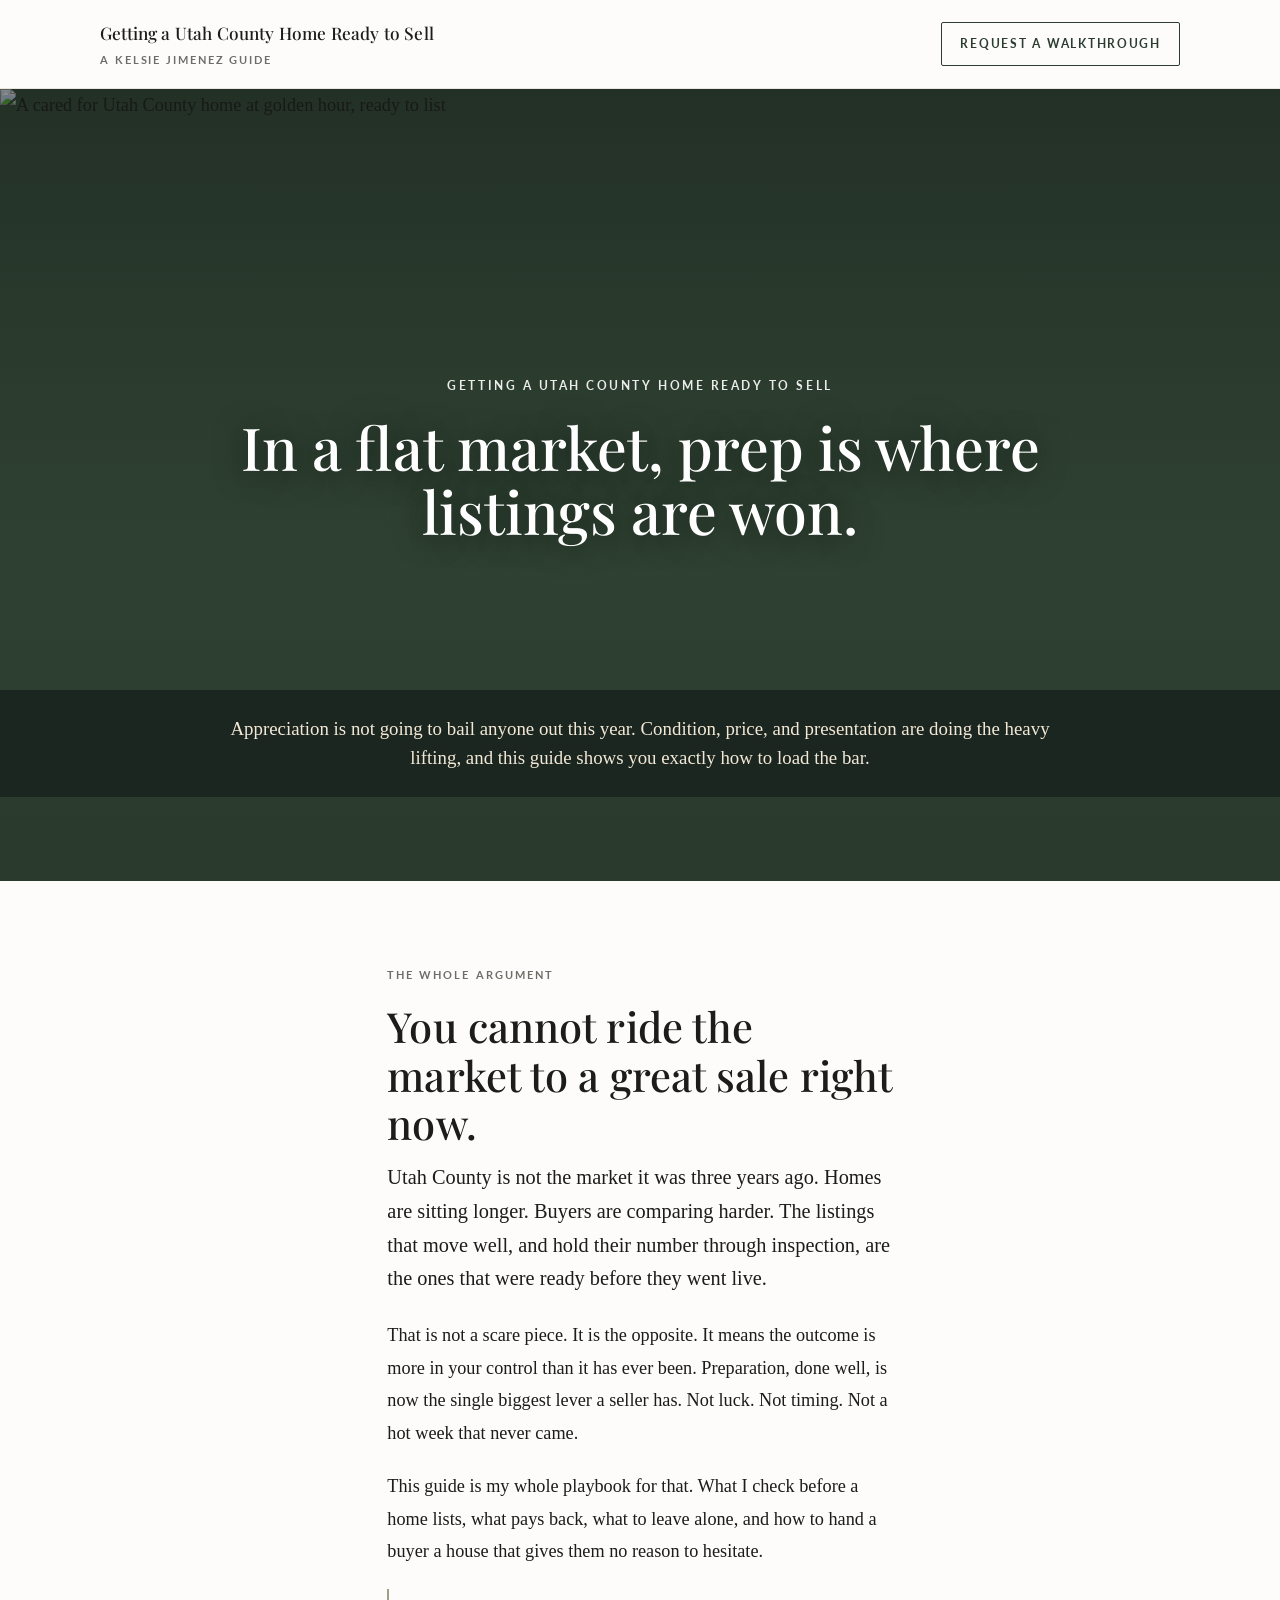
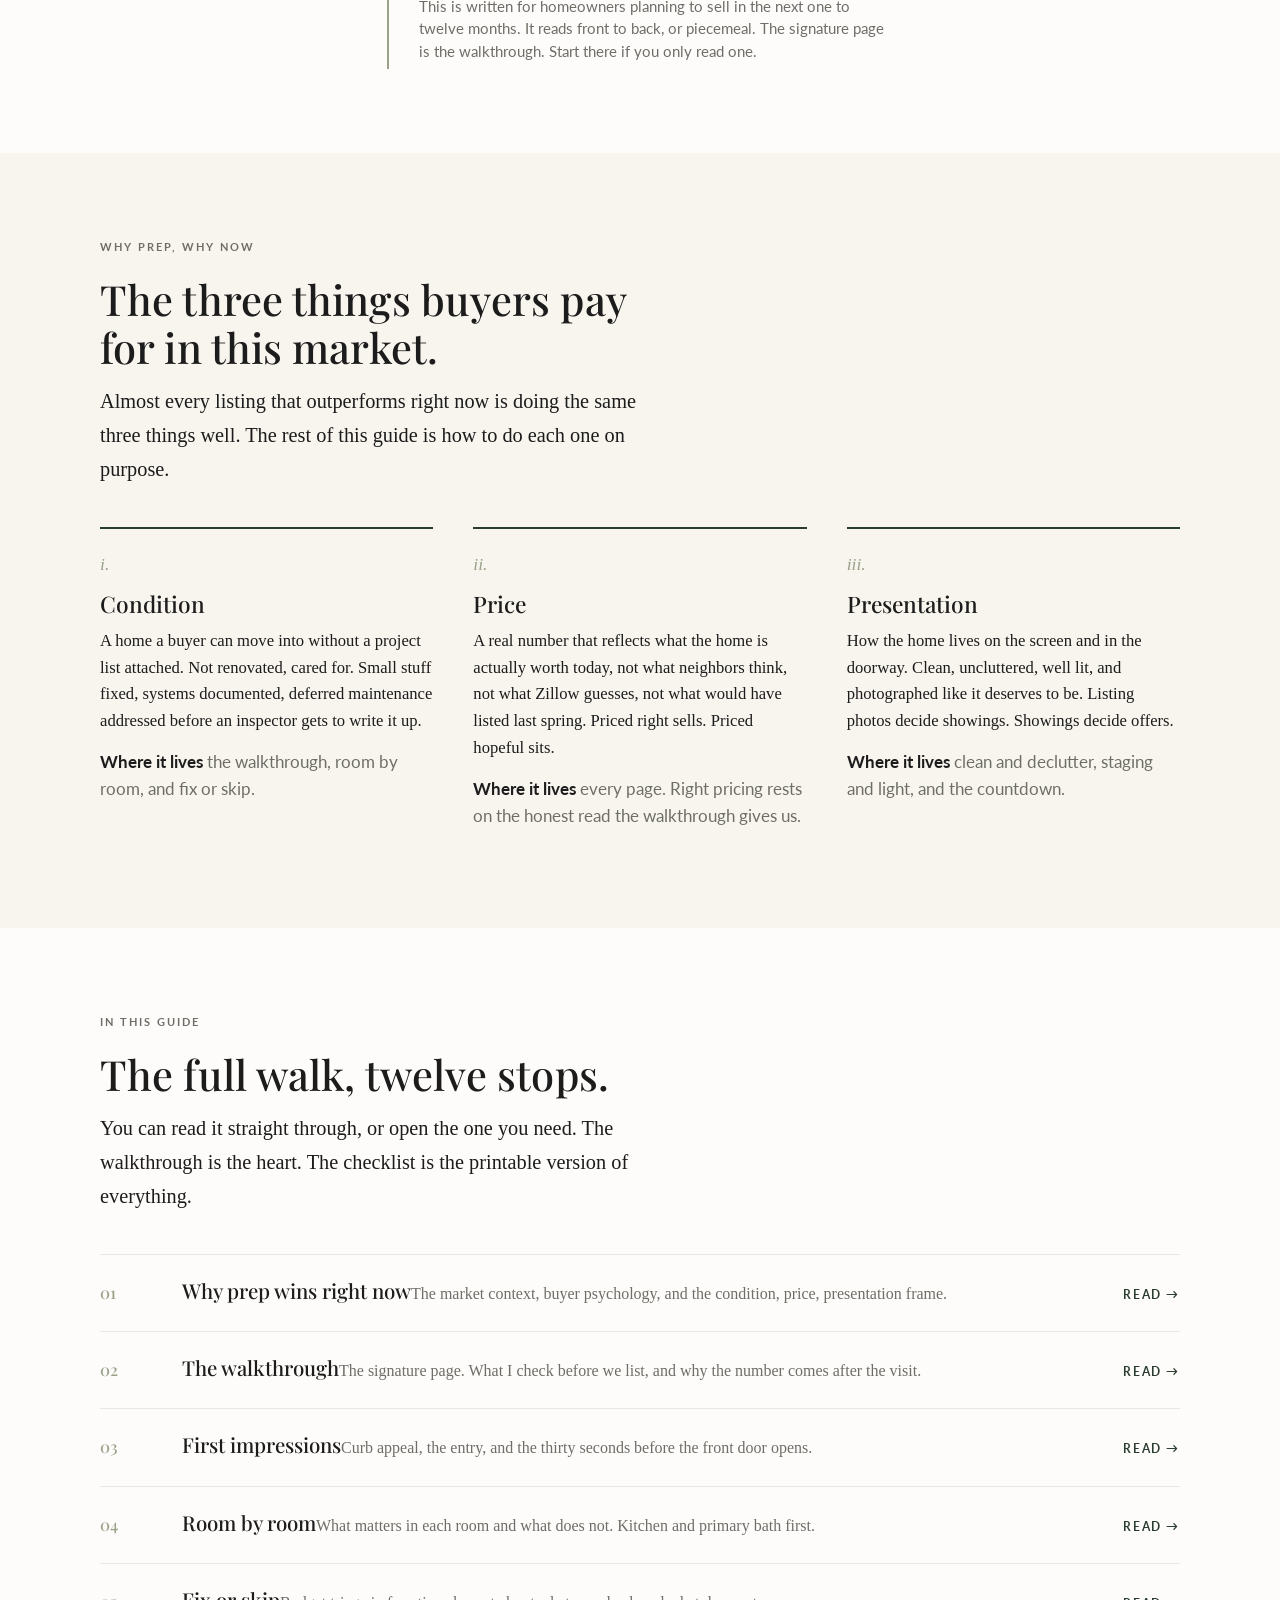
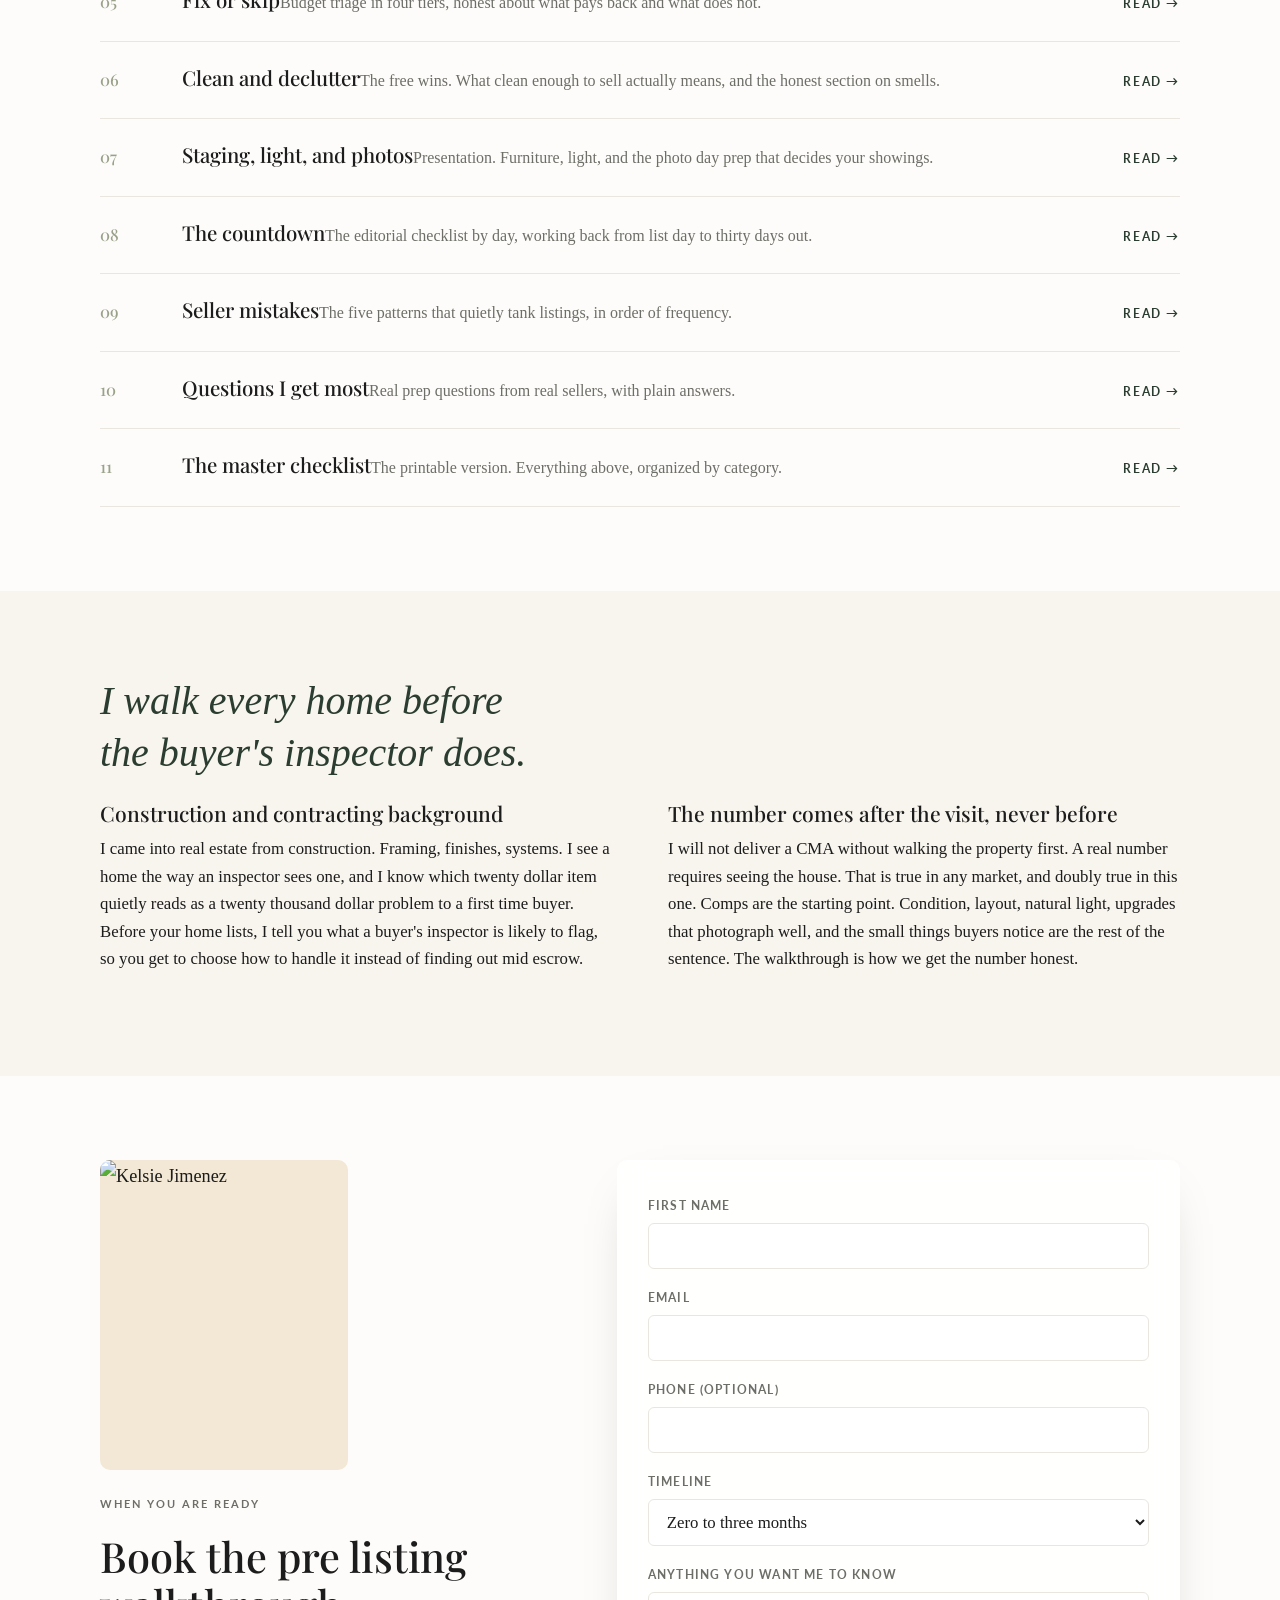
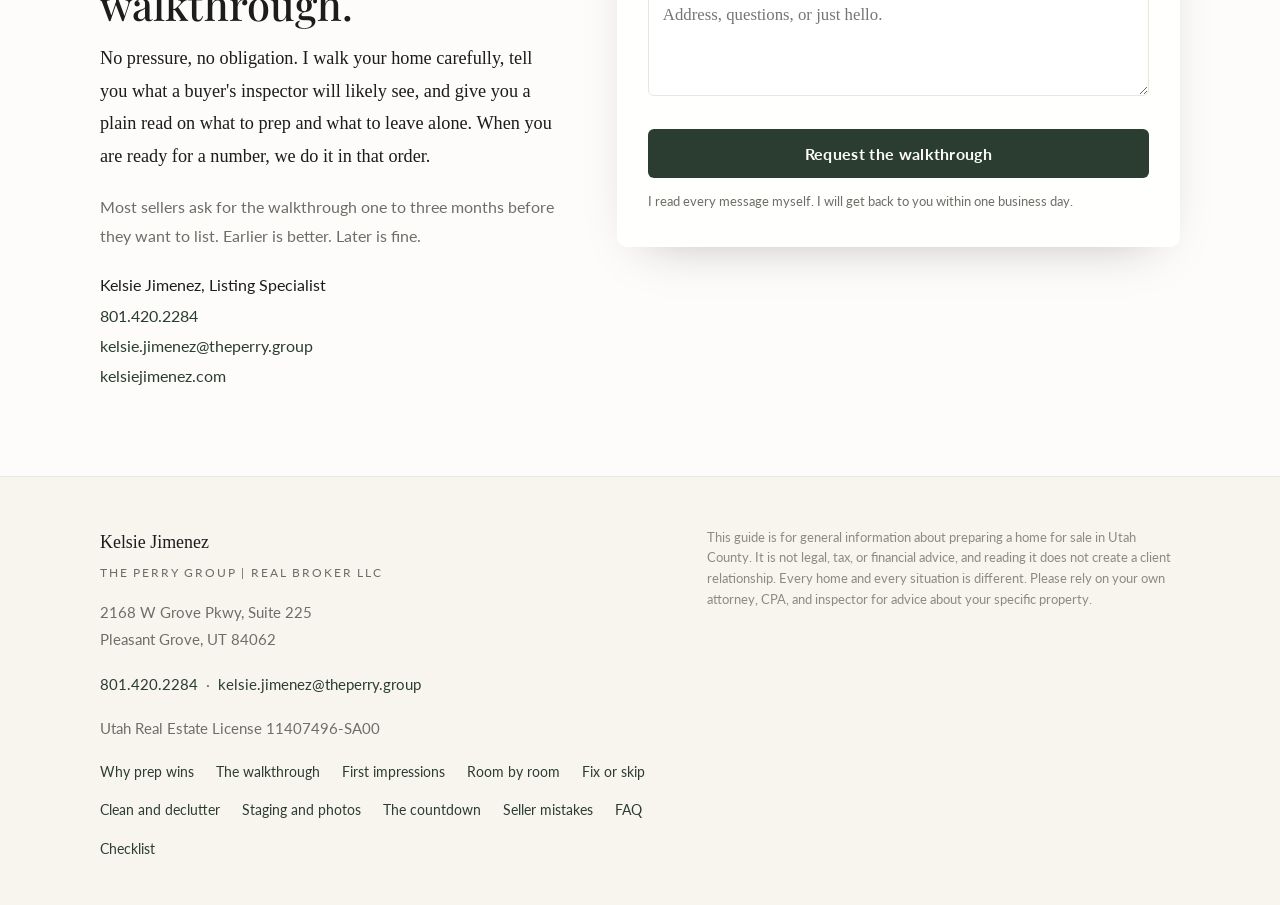
==== index.html @ b4235377 "Bootstrap listing-prep-guide: 12 pages, sitemap, robots, GSC, no forms wired yet" ====
<!DOCTYPE html>
<html lang="en">
<head>
<meta charset="UTF-8" />
<meta name="viewport" content="width=device-width, initial-scale=1.0" />
<title>Getting a Utah County Home Ready to Sell | Kelsie Jimenez</title>
<meta name="description" content="A listing prep guide for Utah County sellers who want it done right. In a flat market, prep is where listings are won. From Realtor Kelsie Jimenez." />
<link rel="canonical" href="https://listingprep.kelsiejimenez.com/" />
<meta property="og:type" content="website" />
<meta property="og:site_name" content="Getting a Utah County Home Ready to Sell" />
<meta property="og:title" content="Getting a Utah County Home Ready to Sell | Kelsie Jimenez" />
<meta property="og:description" content="A listing prep guide for Utah County sellers who want it done right. Prep is where listings are won." />
<meta property="og:url" content="https://listingprep.kelsiejimenez.com/" />
<meta property="og:image" content="https://listingprep.kelsiejimenez.com/hero.jpg" />
<meta name="twitter:card" content="summary_large_image" />
<meta name="twitter:title" content="Getting a Utah County Home Ready to Sell | Kelsie Jimenez" />
<meta name="twitter:description" content="A listing prep guide for Utah County sellers who want it done right." />
<meta name="twitter:image" content="https://listingprep.kelsiejimenez.com/hero.jpg" />
<script type="application/ld+json">
{
  "@context": "https://schema.org",
  "@graph": [
    {
      "@type": "RealEstateAgent",
      "@id": "https://listingprep.kelsiejimenez.com/#kelsie",
      "name": "Kelsie Jimenez",
      "url": "https://listingprep.kelsiejimenez.com",
      "image": "https://listingprep.kelsiejimenez.com/headshot.jpg",
      "description": "Utah County listing specialist with The Perry Group | Real Broker LLC. Construction and contracting background, walks every home before the buyer's inspector does, and will not deliver a CMA without walking the property first. Utah real estate license 11407496-SA00.",
      "telephone": "+1-801-420-2284",
      "email": "kelsie.jimenez@theperry.group",
      "address": {
        "@type": "PostalAddress",
        "streetAddress": "2168 W Grove Pkwy, Suite 225",
        "addressLocality": "Pleasant Grove",
        "addressRegion": "UT",
        "postalCode": "84062",
        "addressCountry": "US"
      },
      "memberOf": { "@type": "Organization", "name": "The Perry Group | Real Broker LLC" },
      "areaServed": [
        {"@type":"AdministrativeArea","name":"Utah County, Utah"},
        {"@type":"City","name":"Lehi, Utah"},
        {"@type":"City","name":"Saratoga Springs, Utah"},
        {"@type":"City","name":"American Fork, Utah"},
        {"@type":"City","name":"Pleasant Grove, Utah"},
        {"@type":"City","name":"Cedar Hills, Utah"},
        {"@type":"City","name":"Lindon, Utah"},
        {"@type":"City","name":"Orem, Utah"},
        {"@type":"City","name":"Provo, Utah"}
      ],
      "sameAs": [
        "https://www.facebook.com/kelsieadamsonjimenez",
        "https://www.instagram.com/kelsiejimenez",
        "https://www.linkedin.com/in/kelsiejimenez",
        "https://www.youtube.com/channel/KelsieJimenezutahlife"
      ]
    },
    {
      "@type": "WebSite",
      "@id": "https://listingprep.kelsiejimenez.com/#website",
      "url": "https://listingprep.kelsiejimenez.com",
      "name": "Getting a Utah County Home Ready to Sell",
      "publisher": { "@id": "https://listingprep.kelsiejimenez.com/#kelsie" }
    }
  ]
}
</script>

<link rel="preconnect" href="https://fonts.googleapis.com" />
<link rel="preconnect" href="https://fonts.gstatic.com" crossorigin />
<link href="https://fonts.googleapis.com/css2?family=Lato:wght@400;700&family=Playfair+Display:wght@400;500;600&display=swap" rel="stylesheet" />

<style>
  :root{
    --bg:#FDFCFA; --bg-warm:#F8F5EE; --sand:#F2E8D5;
    --ink:#1C1C1C; --ink-soft:#6E6E68;
    --forest:#2B3D30; --forest-2:#344A39; --bar:#1b2620; --sage:#99A189;
    --line:#E8E6DF; --glass:rgba(255,255,255,.82); --cream:#F2E8D5;
    --display:"Playfair Display", Georgia, serif;
    --body:"Times New Roman", Times, serif;
    --util:"Lato", system-ui, sans-serif;
    --maxw:1140px; --readw:62ch;
  }
  *{box-sizing:border-box;}
  html{scroll-behavior:smooth;}
  @media (prefers-reduced-motion:reduce){ html{scroll-behavior:auto;} }
  body{margin:0;background:var(--bg);color:var(--ink);font-family:var(--body);font-size:1.14rem;line-height:1.78;-webkit-font-smoothing:antialiased;text-rendering:optimizeLegibility;}
  .wrap{max-width:var(--maxw);margin:0 auto;padding:0 30px;}
  .read{max-width:var(--readw);}
  h1,h2,h3{font-family:var(--display);font-weight:500;line-height:1.16;margin:0;}
  p{margin:0 0 1.15em;}
  a{color:var(--forest);text-underline-offset:3px;}
  .label{font-family:var(--util);text-transform:uppercase;letter-spacing:.18em;font-size:.7rem;font-weight:700;color:var(--ink-soft);margin:0 0 18px;display:block;}
  section{padding:84px 0;}
  .band-warm{background:var(--bg-warm);}
  h2{font-size:clamp(1.9rem,3.4vw,2.6rem);margin-bottom:14px;letter-spacing:.1px;}
  .lede{font-size:1.27rem;line-height:1.66;color:var(--ink);}
  .section-head{margin-bottom:40px;}

  /* Editorial top strip (minimal, no pill, no gradient) */
  .topbar{border-bottom:1px solid var(--line);background:var(--bg);}
  .topbar .wrap{display:flex;align-items:center;justify-content:space-between;padding-top:18px;padding-bottom:18px;}
  .topbar .brand{font-family:var(--display);font-size:1.08rem;font-weight:500;color:var(--ink);text-decoration:none;letter-spacing:.01em;}
  .topbar .brand-sub{display:block;font-family:var(--util);font-size:.66rem;letter-spacing:.18em;text-transform:uppercase;color:var(--ink-soft);margin-top:2px;font-weight:700;}
  .topbar .top-cta{font-family:var(--util);font-size:.78rem;letter-spacing:.14em;text-transform:uppercase;font-weight:700;color:var(--forest);text-decoration:none;border:1px solid var(--forest);padding:10px 18px;border-radius:2px;}
  .topbar .top-cta:hover,.topbar .top-cta:focus{background:var(--forest);color:var(--bg);}

  /* Hero, full-bleed photo variant (used on index) */
  .hero{position:relative;min-height:88vh;display:flex;flex-direction:column;overflow:hidden;background:var(--forest-2);}
  .hero-img{position:absolute;inset:0;width:100%;height:100%;object-fit:cover;object-position:center;display:block;}
  .hero-scrim{position:absolute;inset:0;background:linear-gradient(180deg, rgba(18,22,18,.50) 0%, rgba(18,22,18,.26) 38%, rgba(18,22,18,.18) 62%, rgba(18,22,18,.30) 100%);}
  .hero-center{position:relative;z-index:2;flex:1;display:flex;flex-direction:column;justify-content:center;align-items:center;text-align:center;padding:96px 30px 40px;color:#fff;}
  .hero-center-inner{max-width:820px;}
  .hero-eyebrow{font-family:var(--util);font-size:11.5px;letter-spacing:.22em;text-transform:uppercase;opacity:.9;font-weight:700;margin-bottom:18px;display:block;color:#fff;}
  .hero-title{font-family:var(--display);font-weight:500;font-size:clamp(2.2rem,5.4vw,3.7rem);line-height:1.08;margin:0;color:#fff;text-shadow:0 2px 30px rgba(0,0,0,.5);}
  .hero-bar{position:relative;z-index:2;background:var(--bar);padding:24px 30px;}
  .hero-sub{font-family:var(--body);font-size:clamp(1.02rem,1.5vw,1.18rem);line-height:1.55;color:var(--cream);text-align:center;max-width:820px;margin:0 auto;}

  /* Editorial pull quote */
  .pull{font-family:var(--display);font-weight:400;font-size:clamp(1.7rem,3.4vw,2.5rem);line-height:1.3;color:var(--forest);max-width:22ch;margin:0 0 22px;}

  /* Options grid, top border only, no cards */
  .cols3{display:grid;grid-template-columns:repeat(3,1fr);gap:40px;margin-top:8px;}
  @media (max-width:840px){ .cols3{grid-template-columns:1fr;gap:30px;} }
  .opt{padding-top:20px;border-top:2px solid var(--forest);}
  .opt__no{font-family:var(--display);font-weight:500;font-size:1.1rem;color:var(--sage);margin-bottom:10px;}
  .opt h3{font-size:1.42rem;margin-bottom:10px;line-height:1.22;}
  .opt p{font-size:1.04rem;line-height:1.62;margin-bottom:14px;}
  .opt__tag{font-family:var(--util);font-size:.92rem;line-height:1.5;color:var(--ink-soft);}
  .opt__tag b{color:var(--ink);font-weight:700;}

  /* Guide map, editorial list, no boxes */
  .guidemap{margin-top:20px;border-top:1px solid var(--line);}
  .guidemap a{display:grid;grid-template-columns:60px 1fr auto;align-items:baseline;gap:22px;padding:22px 0;border-bottom:1px solid var(--line);color:var(--ink);text-decoration:none;transition:color .18s ease;}
  .guidemap a:hover,.guidemap a:focus{color:var(--forest);}
  .guidemap .n{font-family:var(--display);font-weight:500;font-size:1.02rem;color:var(--sage);}
  .guidemap .t{font-family:var(--display);font-weight:500;font-size:1.28rem;line-height:1.28;}
  .guidemap .d{font-family:var(--body);font-size:1rem;color:var(--ink-soft);line-height:1.5;margin-top:4px;}
  .guidemap .go{font-family:var(--util);font-size:.72rem;letter-spacing:.14em;text-transform:uppercase;color:var(--forest);font-weight:700;}
  @media (max-width:720px){ .guidemap a{grid-template-columns:44px 1fr;} .guidemap .go{grid-column:2;margin-top:6px;} }

  /* Two-column reason grid, no boxes */
  .why-grid{display:grid;grid-template-columns:1fr 1fr;gap:56px;margin-top:10px;}
  @media (max-width:820px){ .why-grid{grid-template-columns:1fr;gap:36px;} }
  .why h3{font-size:1.32rem;margin-bottom:10px;}
  .why p{font-size:1.05rem;line-height:1.64;}

  /* Factor grid, thin lines */
  .factors{display:grid;grid-template-columns:1fr 1fr;gap:6px 56px;margin-top:6px;}
  @media (max-width:720px){ .factors{grid-template-columns:1fr;} }
  .factor{padding:22px 0;border-top:1px solid var(--line);}
  .factor h3{font-size:1.2rem;margin-bottom:6px;}
  .factor p{font-size:1.02rem;line-height:1.6;margin:0;color:var(--ink);}

  /* Small side panel note, sage stripe, no bg */
  .panel{border-left:2px solid var(--sage);padding:6px 0 6px 30px;margin-top:8px;}
  .panel .fine{font-family:var(--util);font-size:.92rem;line-height:1.55;color:var(--ink-soft);margin:0;}

  /* Closing form section */
  .close-grid{display:grid;grid-template-columns:0.9fr 1.1fr;gap:56px;align-items:start;}
  @media (max-width:860px){ .close-grid{grid-template-columns:1fr;gap:38px;} }
  .headshot{width:248px;max-width:62%;aspect-ratio:4/5;border-radius:10px;overflow:hidden;background:var(--sand);margin-bottom:24px;}
  .headshot img{width:100%;height:100%;object-fit:cover;display:block;}
  .close-copy .contact{font-family:var(--util);font-size:1rem;line-height:1.9;margin-top:20px;}
  .close-copy .contact a{color:var(--forest);text-decoration:none;}
  .close-copy .contact a:hover,.close-copy .contact a:focus{text-decoration:underline;}

  form{background:var(--glass);backdrop-filter:blur(12px);-webkit-backdrop-filter:blur(12px);border:1px solid rgba(255,255,255,.7);border-radius:10px;padding:34px 30px;box-shadow:0 18px 50px -28px rgba(28,28,26,.35);}
  .field{margin-bottom:18px;}
  label{display:block;font-family:var(--util);font-size:.74rem;font-weight:700;letter-spacing:.1em;text-transform:uppercase;color:var(--ink-soft);margin-bottom:7px;}
  input,textarea,select{width:100%;font-family:var(--body);font-size:1.05rem;color:var(--ink);background:#fff;border:1px solid var(--line);border-radius:6px;padding:12px 14px;}
  textarea{min-height:104px;resize:vertical;}
  input:focus,textarea:focus,select:focus{outline:2px solid var(--sage);outline-offset:1px;border-color:var(--forest);}
  .btn{appearance:none;cursor:pointer;width:100%;background:var(--forest);color:var(--bg);font-family:var(--util);font-size:1rem;font-weight:700;letter-spacing:.02em;border:none;border-radius:6px;padding:15px 18px;margin-top:4px;transition:background .18s ease;}
  .btn:hover,.btn:focus{background:var(--forest-2);outline:2px solid var(--sage);outline-offset:2px;}
  .form-note{font-family:var(--util);font-size:.82rem;color:var(--ink-soft);margin:14px 0 0;line-height:1.5;}

  footer{background:var(--bg-warm);border-top:1px solid var(--line);padding:50px 0 44px;font-family:var(--util);font-size:.95rem;color:var(--ink-soft);}
  footer .wrap{display:grid;grid-template-columns:1.2fr 1fr;gap:40px;}
  @media (max-width:720px){ footer .wrap{grid-template-columns:1fr;gap:26px;} }
  footer .fname{font-family:var(--body);color:var(--ink);font-size:1.12rem;}
  footer .fname span{font-family:var(--util);display:block;font-size:.72rem;letter-spacing:.16em;text-transform:uppercase;color:var(--ink-soft);margin-top:4px;}
  footer a{color:var(--forest);text-decoration:none;}
  footer a:hover{text-decoration:underline;}
  .footer-nav{display:flex;flex-wrap:wrap;gap:14px 22px;margin-top:14px;}
  .footer-nav a{font-family:var(--util);font-size:.86rem;}
  .disclaimer{font-size:.8rem;line-height:1.62;color:#8B8B84;}

  .reveal{opacity:0;transform:translateY(12px);transition:opacity .6s ease, transform .6s ease;}
  .reveal.in{opacity:1;transform:none;}
  @media (prefers-reduced-motion:reduce){ .reveal{opacity:1;transform:none;transition:none;} }
  a.skip{position:absolute;left:-9999px;}
  a.skip:focus{left:16px;top:16px;position:fixed;background:var(--bg);color:var(--forest);padding:10px 16px;border-radius:4px;z-index:50;border:1px solid var(--line);}

  /* Prev/next editorial nav */
  .pn{display:grid;grid-template-columns:1fr 1fr;gap:40px;border-top:1px solid var(--line);border-bottom:1px solid var(--line);padding:34px 0;}
  @media (max-width:720px){ .pn{grid-template-columns:1fr;gap:22px;} }
  .pn a{color:var(--ink);text-decoration:none;display:block;}
  .pn .plabel{font-family:var(--util);font-size:.7rem;letter-spacing:.18em;text-transform:uppercase;color:var(--ink-soft);font-weight:700;margin-bottom:6px;display:block;}
  .pn .ptitle{font-family:var(--display);font-weight:500;font-size:1.22rem;color:var(--forest);}
  .pn .right{text-align:right;}
  @media (max-width:720px){ .pn .right{text-align:left;} }

  /* italic-accent-fix: 2026-07-03 */
  /* Italic display accents use Times New Roman. Playfair Display italic capitals (Q, J, Z) render poorly. */
  h1 em, h2 em, h3 em, h4 em, h5 em, h6 em,
  .section-title em, .nextband h2 em, .w-hero h2 em, .offramp h2,
  .pull, .letter-quote, .kelsie-note-text, .opt__no {
    font-family: 'Times New Roman', Georgia, serif;
    font-style: italic;
  }
  /* Explicit override: pull quote and roman markers are italic Times, not Playfair. */
  .pull, .opt__no { font-style: italic; }
</style>
</head>
<body>
<a class="skip" href="#start">Skip to guide</a>

<header class="topbar">
  <div class="wrap">
    <a class="brand" href="/">Getting a Utah County Home Ready to Sell<span class="brand-sub">A Kelsie Jimenez Guide</span></a>
    <a class="top-cta" href="#walkthrough-form">Request a walkthrough</a>
  </div>
</header>

<section class="hero">
  <img class="hero-img" src="hero.jpg" alt="A cared for Utah County home at golden hour, ready to list" />
  <div class="hero-scrim"></div>
  <div class="hero-center">
    <div class="hero-center-inner">
      <span class="hero-eyebrow">Getting a Utah County Home Ready to Sell</span>
      <h1 class="hero-title">In a flat market, prep is where listings are won.</h1>
    </div>
  </div>
  <div class="hero-bar">
    <p class="hero-sub">Appreciation is not going to bail anyone out this year. Condition, price, and presentation are doing the heavy lifting, and this guide shows you exactly how to load the bar.</p>
  </div>
</section>

<main>

<section id="start">
  <div class="wrap read reveal">
    <span class="label">The whole argument</span>
    <h2>You cannot ride the market to a great sale right now.</h2>
    <p class="lede">Utah County is not the market it was three years ago. Homes are sitting longer. Buyers are comparing harder. The listings that move well, and hold their number through inspection, are the ones that were ready before they went live.</p>
    <p>That is not a scare piece. It is the opposite. It means the outcome is more in your control than it has ever been. Preparation, done well, is now the single biggest lever a seller has. Not luck. Not timing. Not a hot week that never came.</p>
    <p>This guide is my whole playbook for that. What I check before a home lists, what pays back, what to leave alone, and how to hand a buyer a house that gives them no reason to hesitate.</p>
    <div class="panel"><p class="fine">This is written for homeowners planning to sell in the next one to twelve months. It reads front to back, or piecemeal. The signature page is the walkthrough. Start there if you only read one.</p></div>
  </div>
</section>

<section class="band-warm">
  <div class="wrap reveal">
    <div class="section-head read">
      <span class="label">Why prep, why now</span>
      <h2>The three things buyers pay for in this market.</h2>
      <p class="lede">Almost every listing that outperforms right now is doing the same three things well. The rest of this guide is how to do each one on purpose.</p>
    </div>
    <div class="cols3">
      <div class="opt"><div class="opt__no">i.</div><h3>Condition</h3><p>A home a buyer can move into without a project list attached. Not renovated, cared for. Small stuff fixed, systems documented, deferred maintenance addressed before an inspector gets to write it up.</p><p class="opt__tag"><b>Where it lives</b> the walkthrough, room by room, and fix or skip.</p></div>
      <div class="opt"><div class="opt__no">ii.</div><h3>Price</h3><p>A real number that reflects what the home is actually worth today, not what neighbors think, not what Zillow guesses, not what would have listed last spring. Priced right sells. Priced hopeful sits.</p><p class="opt__tag"><b>Where it lives</b> every page. Right pricing rests on the honest read the walkthrough gives us.</p></div>
      <div class="opt"><div class="opt__no">iii.</div><h3>Presentation</h3><p>How the home lives on the screen and in the doorway. Clean, uncluttered, well lit, and photographed like it deserves to be. Listing photos decide showings. Showings decide offers.</p><p class="opt__tag"><b>Where it lives</b> clean and declutter, staging and light, and the countdown.</p></div>
    </div>
  </div>
</section>

<section>
  <div class="wrap reveal">
    <div class="section-head read">
      <span class="label">In this guide</span>
      <h2>The full walk, twelve stops.</h2>
      <p class="lede">You can read it straight through, or open the one you need. The walkthrough is the heart. The checklist is the printable version of everything.</p>
    </div>
    <nav class="guidemap" aria-label="Guide contents">
      <a href="why-prep-wins.html"><span class="n">01</span><span><span class="t">Why prep wins right now</span><span class="d">The market context, buyer psychology, and the condition, price, presentation frame.</span></span><span class="go">Read &rarr;</span></a>
      <a href="the-walkthrough.html"><span class="n">02</span><span><span class="t">The walkthrough</span><span class="d">The signature page. What I check before we list, and why the number comes after the visit.</span></span><span class="go">Read &rarr;</span></a>
      <a href="first-impressions.html"><span class="n">03</span><span><span class="t">First impressions</span><span class="d">Curb appeal, the entry, and the thirty seconds before the front door opens.</span></span><span class="go">Read &rarr;</span></a>
      <a href="room-by-room.html"><span class="n">04</span><span><span class="t">Room by room</span><span class="d">What matters in each room and what does not. Kitchen and primary bath first.</span></span><span class="go">Read &rarr;</span></a>
      <a href="fix-or-skip.html"><span class="n">05</span><span><span class="t">Fix or skip</span><span class="d">Budget triage in four tiers, honest about what pays back and what does not.</span></span><span class="go">Read &rarr;</span></a>
      <a href="clean-declutter.html"><span class="n">06</span><span><span class="t">Clean and declutter</span><span class="d">The free wins. What clean enough to sell actually means, and the honest section on smells.</span></span><span class="go">Read &rarr;</span></a>
      <a href="staging-light-photos.html"><span class="n">07</span><span><span class="t">Staging, light, and photos</span><span class="d">Presentation. Furniture, light, and the photo day prep that decides your showings.</span></span><span class="go">Read &rarr;</span></a>
      <a href="the-countdown.html"><span class="n">08</span><span><span class="t">The countdown</span><span class="d">The editorial checklist by day, working back from list day to thirty days out.</span></span><span class="go">Read &rarr;</span></a>
      <a href="seller-mistakes.html"><span class="n">09</span><span><span class="t">Seller mistakes</span><span class="d">The five patterns that quietly tank listings, in order of frequency.</span></span><span class="go">Read &rarr;</span></a>
      <a href="faq.html"><span class="n">10</span><span><span class="t">Questions I get most</span><span class="d">Real prep questions from real sellers, with plain answers.</span></span><span class="go">Read &rarr;</span></a>
      <a href="checklist.html"><span class="n">11</span><span><span class="t">The master checklist</span><span class="d">The printable version. Everything above, organized by category.</span></span><span class="go">Read &rarr;</span></a>
    </nav>
  </div>
</section>

<section class="band-warm">
  <div class="wrap reveal">
    <p class="pull">I walk every home before the buyer's inspector does.</p>
    <div class="why-grid">
      <div class="why"><h3>Construction and contracting background</h3><p>I came into real estate from construction. Framing, finishes, systems. I see a home the way an inspector sees one, and I know which twenty dollar item quietly reads as a twenty thousand dollar problem to a first time buyer. Before your home lists, I tell you what a buyer's inspector is likely to flag, so you get to choose how to handle it instead of finding out mid escrow.</p></div>
      <div class="why"><h3>The number comes after the visit, never before</h3><p>I will not deliver a CMA without walking the property first. A real number requires seeing the house. That is true in any market, and doubly true in this one. Comps are the starting point. Condition, layout, natural light, upgrades that photograph well, and the small things buyers notice are the rest of the sentence. The walkthrough is how we get the number honest.</p></div>
    </div>
  </div>
</section>

<section id="walkthrough-form">
  <div class="wrap reveal">
    <div class="close-grid">
      <div class="close-copy">
        <div class="headshot"><img src="headshot.jpg" alt="Kelsie Jimenez" loading="lazy" /></div>
        <span class="label">When you are ready</span>
        <h2 style="margin-bottom:14px;">Book the pre listing walkthrough.</h2>
        <p>No pressure, no obligation. I walk your home carefully, tell you what a buyer's inspector will likely see, and give you a plain read on what to prep and what to leave alone. When you are ready for a number, we do it in that order.</p>
        <p style="font-family:var(--util);font-size:1rem;color:var(--ink-soft);">Most sellers ask for the walkthrough one to three months before they want to list. Earlier is better. Later is fine.</p>
        <div class="contact">
          Kelsie Jimenez, Listing Specialist<br/>
          <a href="tel:+18014202284">801.420.2284</a><br/>
          <a href="mailto:kelsie.jimenez@theperry.group">kelsie.jimenez@theperry.group</a><br/>
          <a href="https://kelsiejimenez.com">kelsiejimenez.com</a>
        </div>
      </div>
      <!-- TODO: wire Formspree endpoint after DNS propagates. Replace YOUR_LISTINGPREP_FORM_ID with the real form ID. -->
      <form action="https://formspree.io/f/YOUR_LISTINGPREP_FORM_ID" method="POST">
        <input type="hidden" name="_subject" value="Listing Prep Guide, walkthrough request" />
        <input type="text" name="_gotcha" tabindex="-1" autocomplete="off" style="position:absolute;left:-9999px;" aria-hidden="true" />
        <div class="field"><label for="name">First name</label><input id="name" name="name" type="text" autocomplete="given-name" required /></div>
        <div class="field"><label for="email">Email</label><input id="email" name="email" type="email" autocomplete="email" required /></div>
        <div class="field"><label for="phone">Phone (optional)</label><input id="phone" name="phone" type="tel" autocomplete="tel" /></div>
        <div class="field"><label for="timeline">Timeline</label>
          <select id="timeline" name="timeline">
            <option value="0-3">Zero to three months</option>
            <option value="3-6">Three to six months</option>
            <option value="6-12">Six to twelve months</option>
            <option value="planning">Just planning</option>
          </select>
        </div>
        <div class="field"><label for="message">Anything you want me to know</label><textarea id="message" name="message" placeholder="Address, questions, or just hello."></textarea></div>
        <button class="btn" type="submit">Request the walkthrough</button>
        <p class="form-note">I read every message myself. I will get back to you within one business day.</p>
      </form>
    </div>
  </div>
</section>

</main>

<footer>
  <div class="wrap">
    <div>
      <div class="fname">Kelsie Jimenez<span>The Perry Group | Real Broker LLC</span></div>
      <p style="margin-top:16px;">2168 W Grove Pkwy, Suite 225<br/>Pleasant Grove, UT 84062</p>
      <p><a href="tel:+18014202284">801.420.2284</a> &nbsp;&middot;&nbsp; <a href="mailto:kelsie.jimenez@theperry.group">kelsie.jimenez@theperry.group</a></p>
      <p>Utah Real Estate License 11407496-SA00</p>
      <div class="footer-nav">
        <a href="why-prep-wins.html">Why prep wins</a>
        <a href="the-walkthrough.html">The walkthrough</a>
        <a href="first-impressions.html">First impressions</a>
        <a href="room-by-room.html">Room by room</a>
        <a href="fix-or-skip.html">Fix or skip</a>
        <a href="clean-declutter.html">Clean and declutter</a>
        <a href="staging-light-photos.html">Staging and photos</a>
        <a href="the-countdown.html">The countdown</a>
        <a href="seller-mistakes.html">Seller mistakes</a>
        <a href="faq.html">FAQ</a>
        <a href="checklist.html">Checklist</a>
      </div>
    </div>
    <div><p class="disclaimer">This guide is for general information about preparing a home for sale in Utah County. It is not legal, tax, or financial advice, and reading it does not create a client relationship. Every home and every situation is different. Please rely on your own attorney, CPA, and inspector for advice about your specific property.</p></div>
  </div>
</footer>

<script>
  (function(){
    var reduce = window.matchMedia && window.matchMedia('(prefers-reduced-motion: reduce)').matches;
    var items = document.querySelectorAll('.reveal');
    if(reduce || !('IntersectionObserver' in window)){ items.forEach(function(el){el.classList.add('in');}); return; }
    var obs = new IntersectionObserver(function(entries){ entries.forEach(function(e){ if(e.isIntersecting){ e.target.classList.add('in'); obs.unobserve(e.target); } }); }, {threshold:0.12});
    items.forEach(function(el){ obs.observe(el); });
  })();
</script>
</body>
</html>
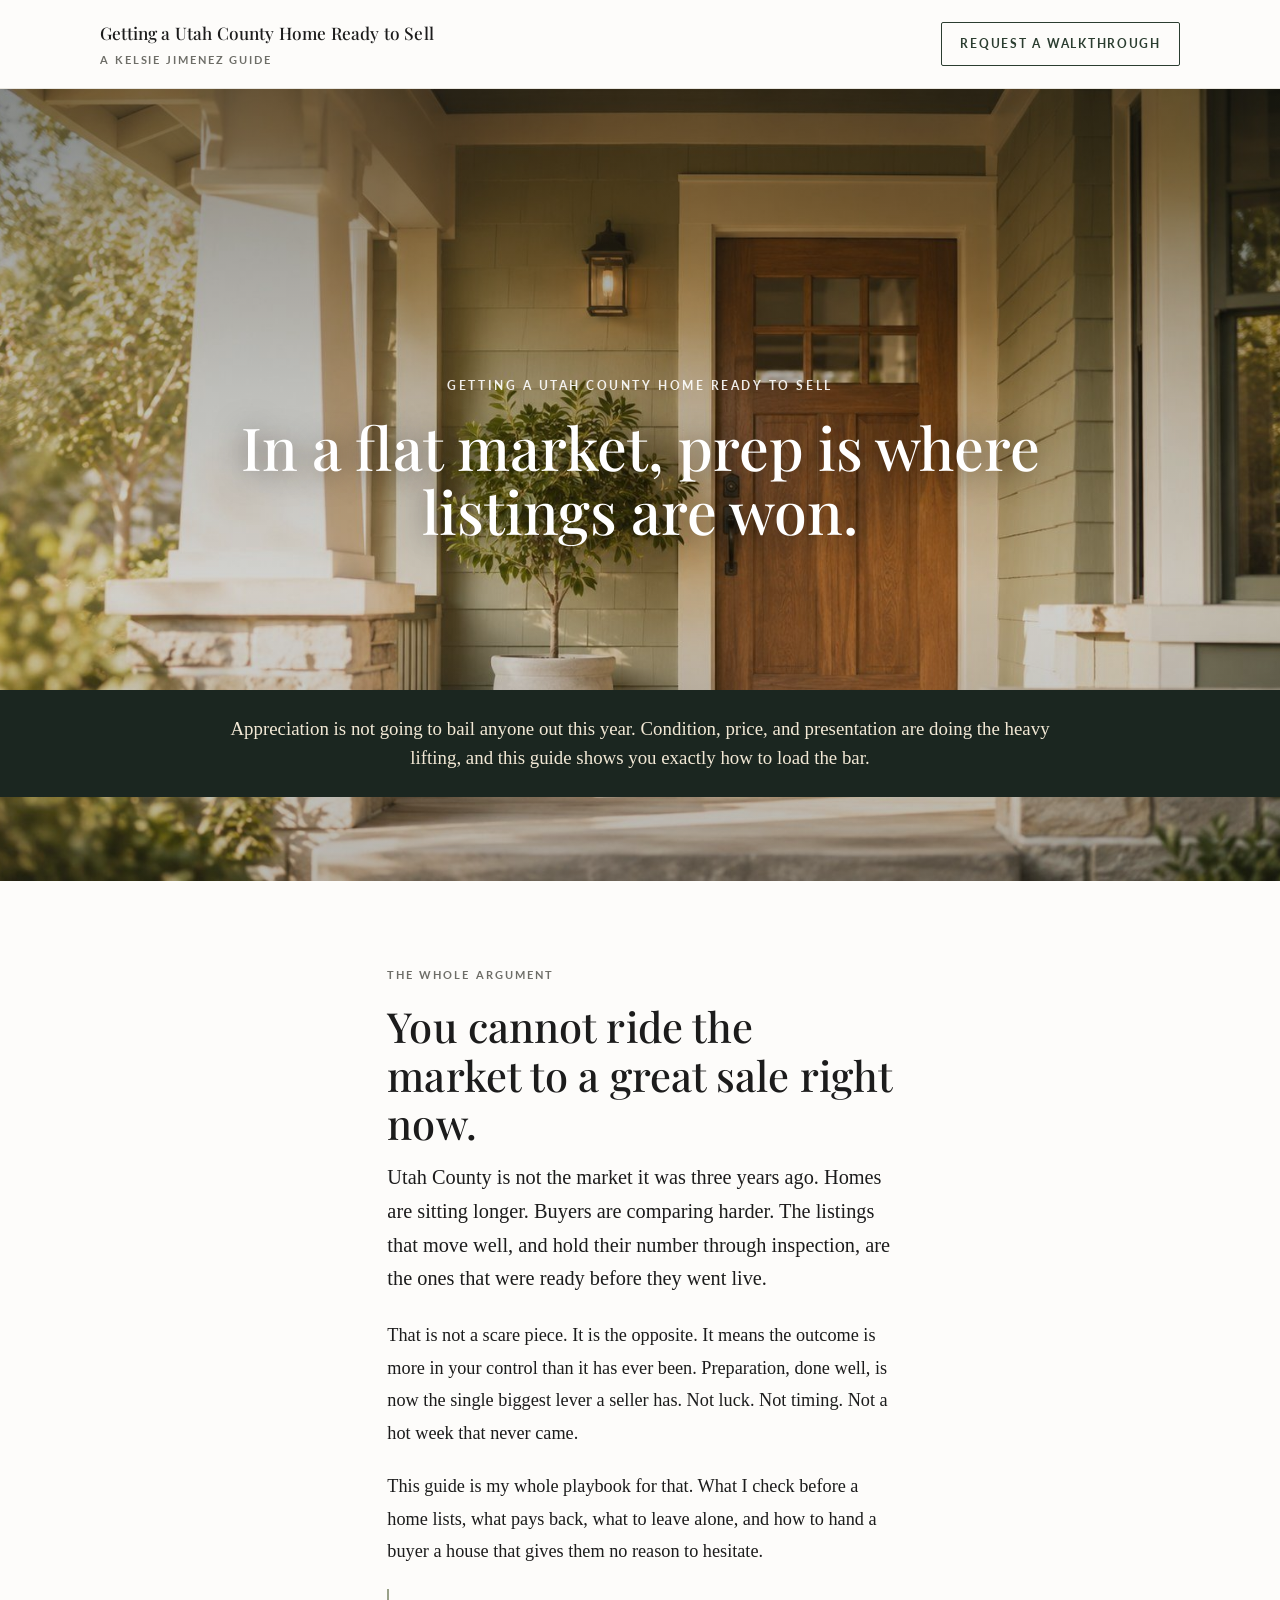
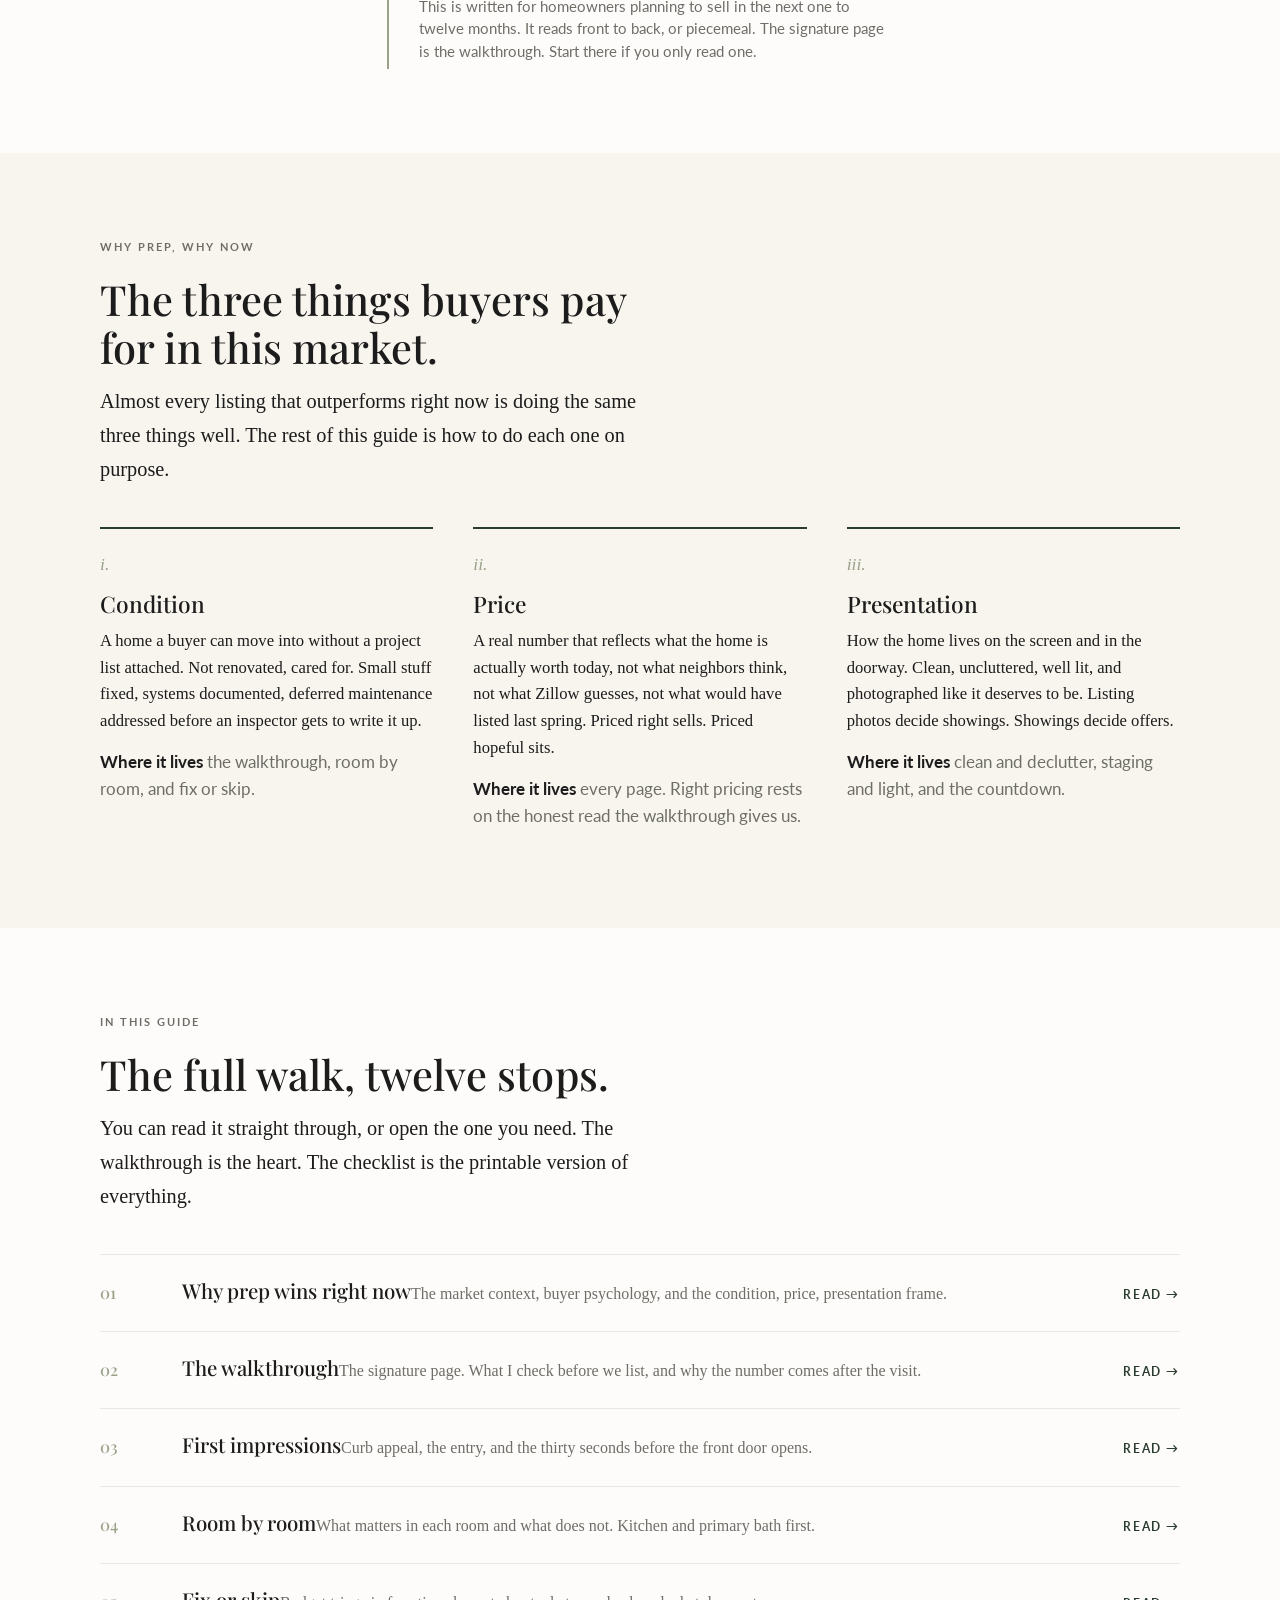
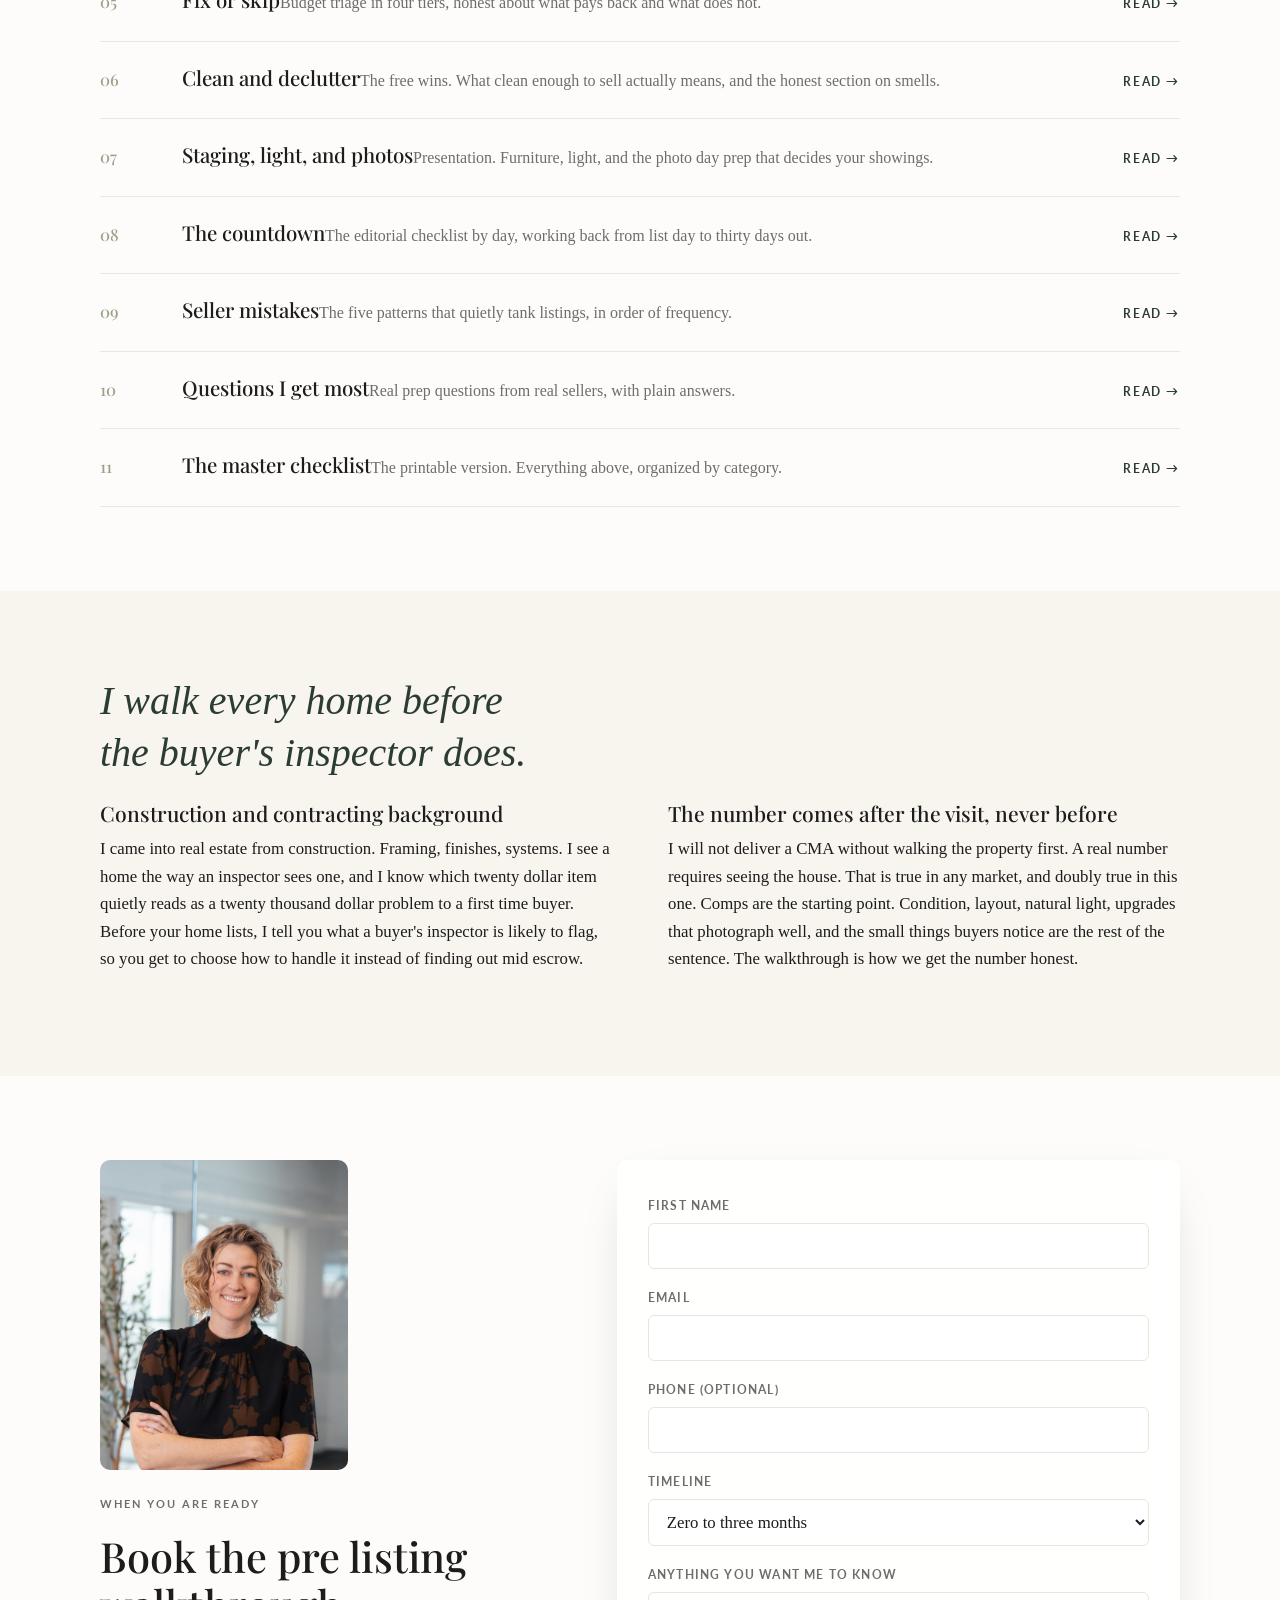
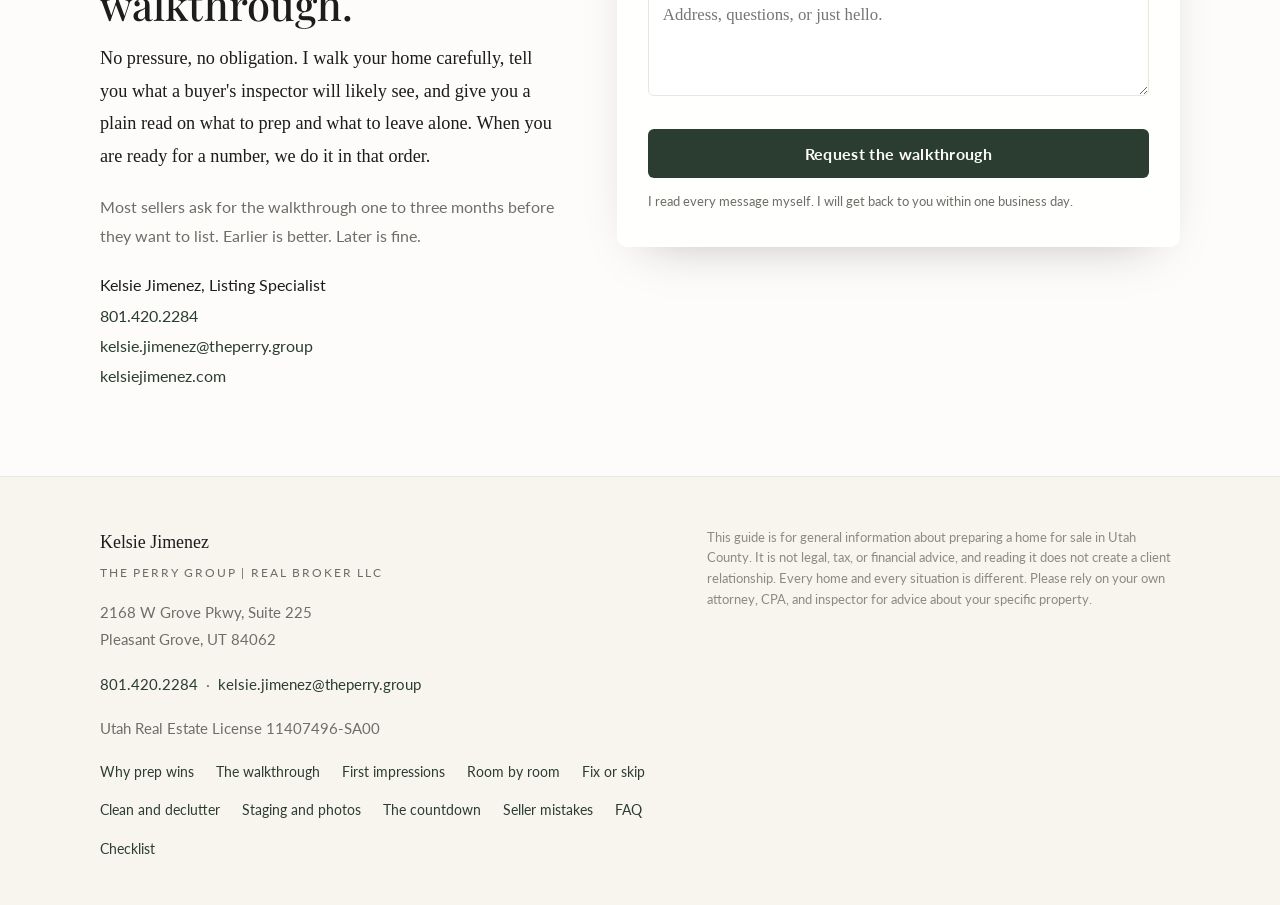
==== commit 4c49cad4: "Wire Formspree endpoint xpqgkjrr on index and checklist forms" ====
--- a/index.html
+++ b/index.html
@@ -315,8 +315,7 @@
           <a href="https://kelsiejimenez.com">kelsiejimenez.com</a>
         </div>
       </div>
-      <!-- TODO: wire Formspree endpoint after DNS propagates. Replace YOUR_LISTINGPREP_FORM_ID with the real form ID. -->
-      <form action="https://formspree.io/f/YOUR_LISTINGPREP_FORM_ID" method="POST">
+      <form action="https://formspree.io/f/xpqgkjrr" method="POST">
         <input type="hidden" name="_subject" value="Listing Prep Guide, walkthrough request" />
         <input type="text" name="_gotcha" tabindex="-1" autocomplete="off" style="position:absolute;left:-9999px;" aria-hidden="true" />
         <div class="field"><label for="name">First name</label><input id="name" name="name" type="text" autocomplete="given-name" required /></div>
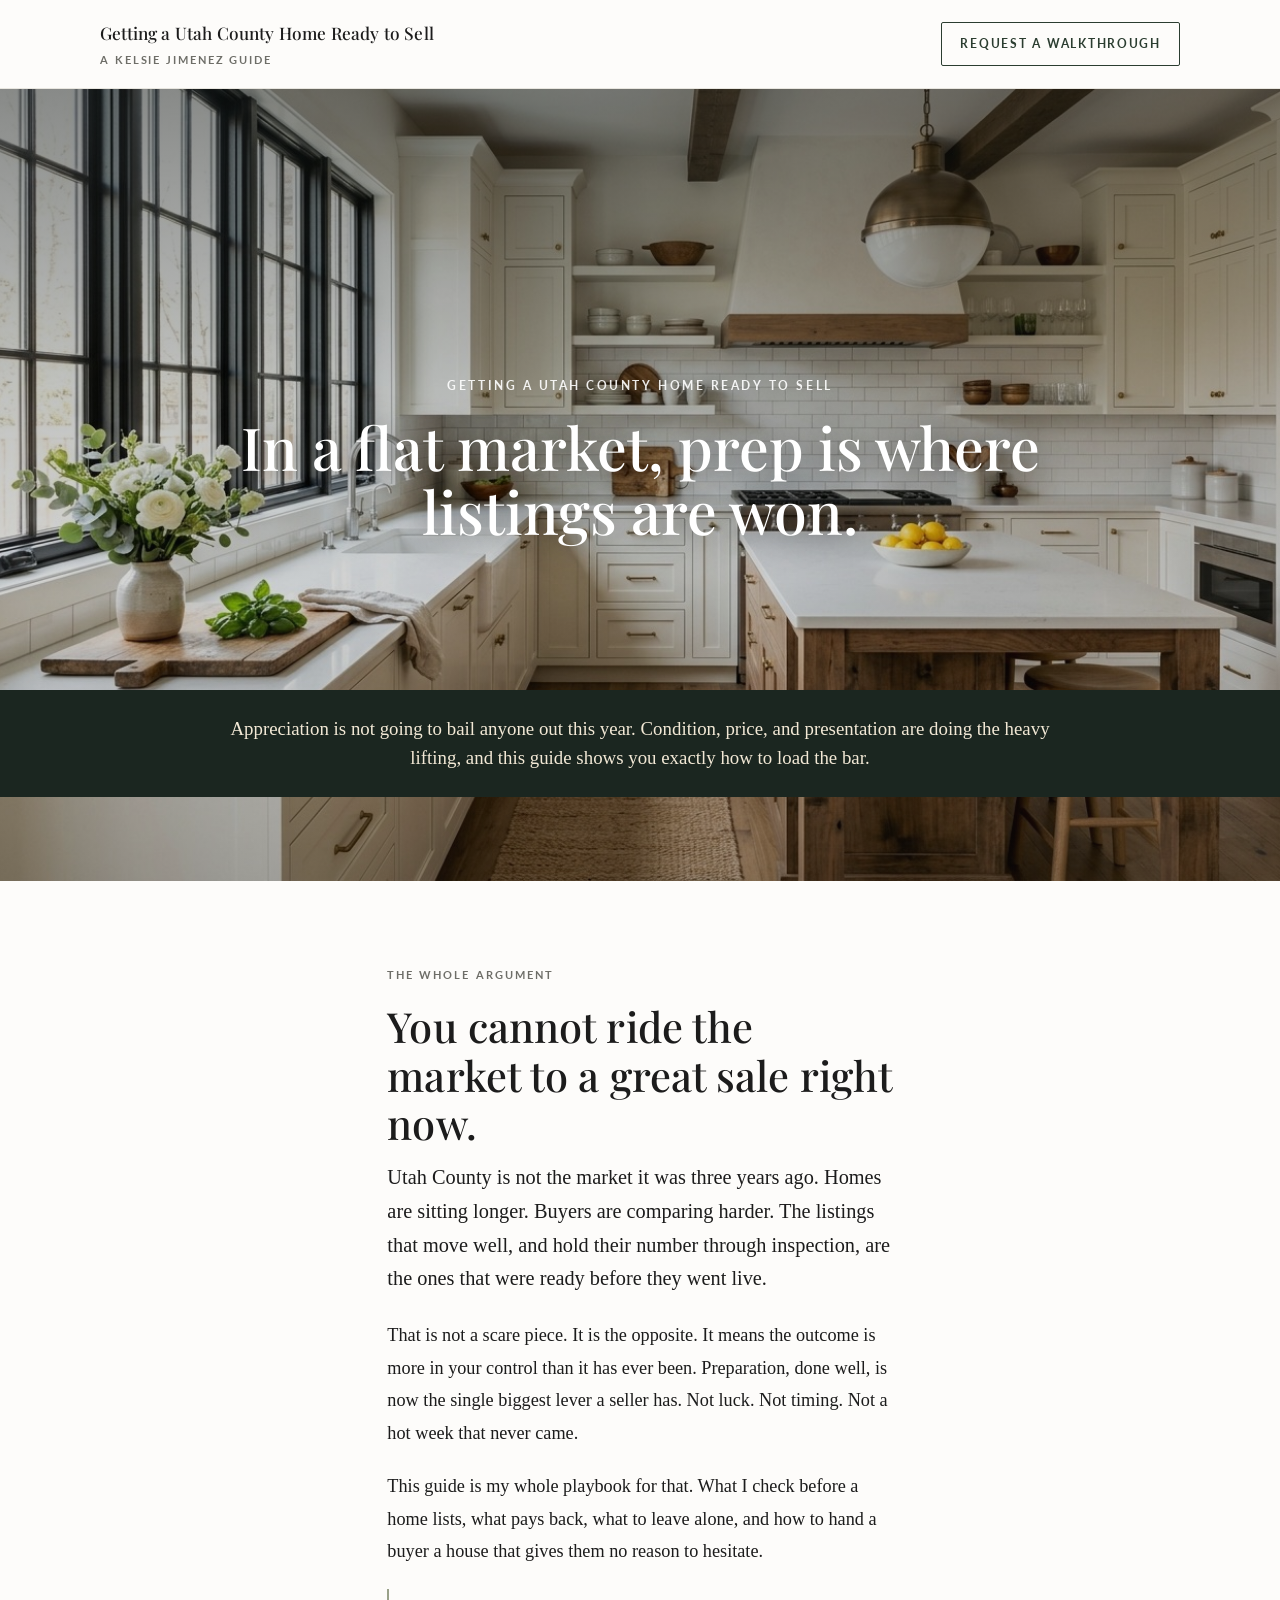
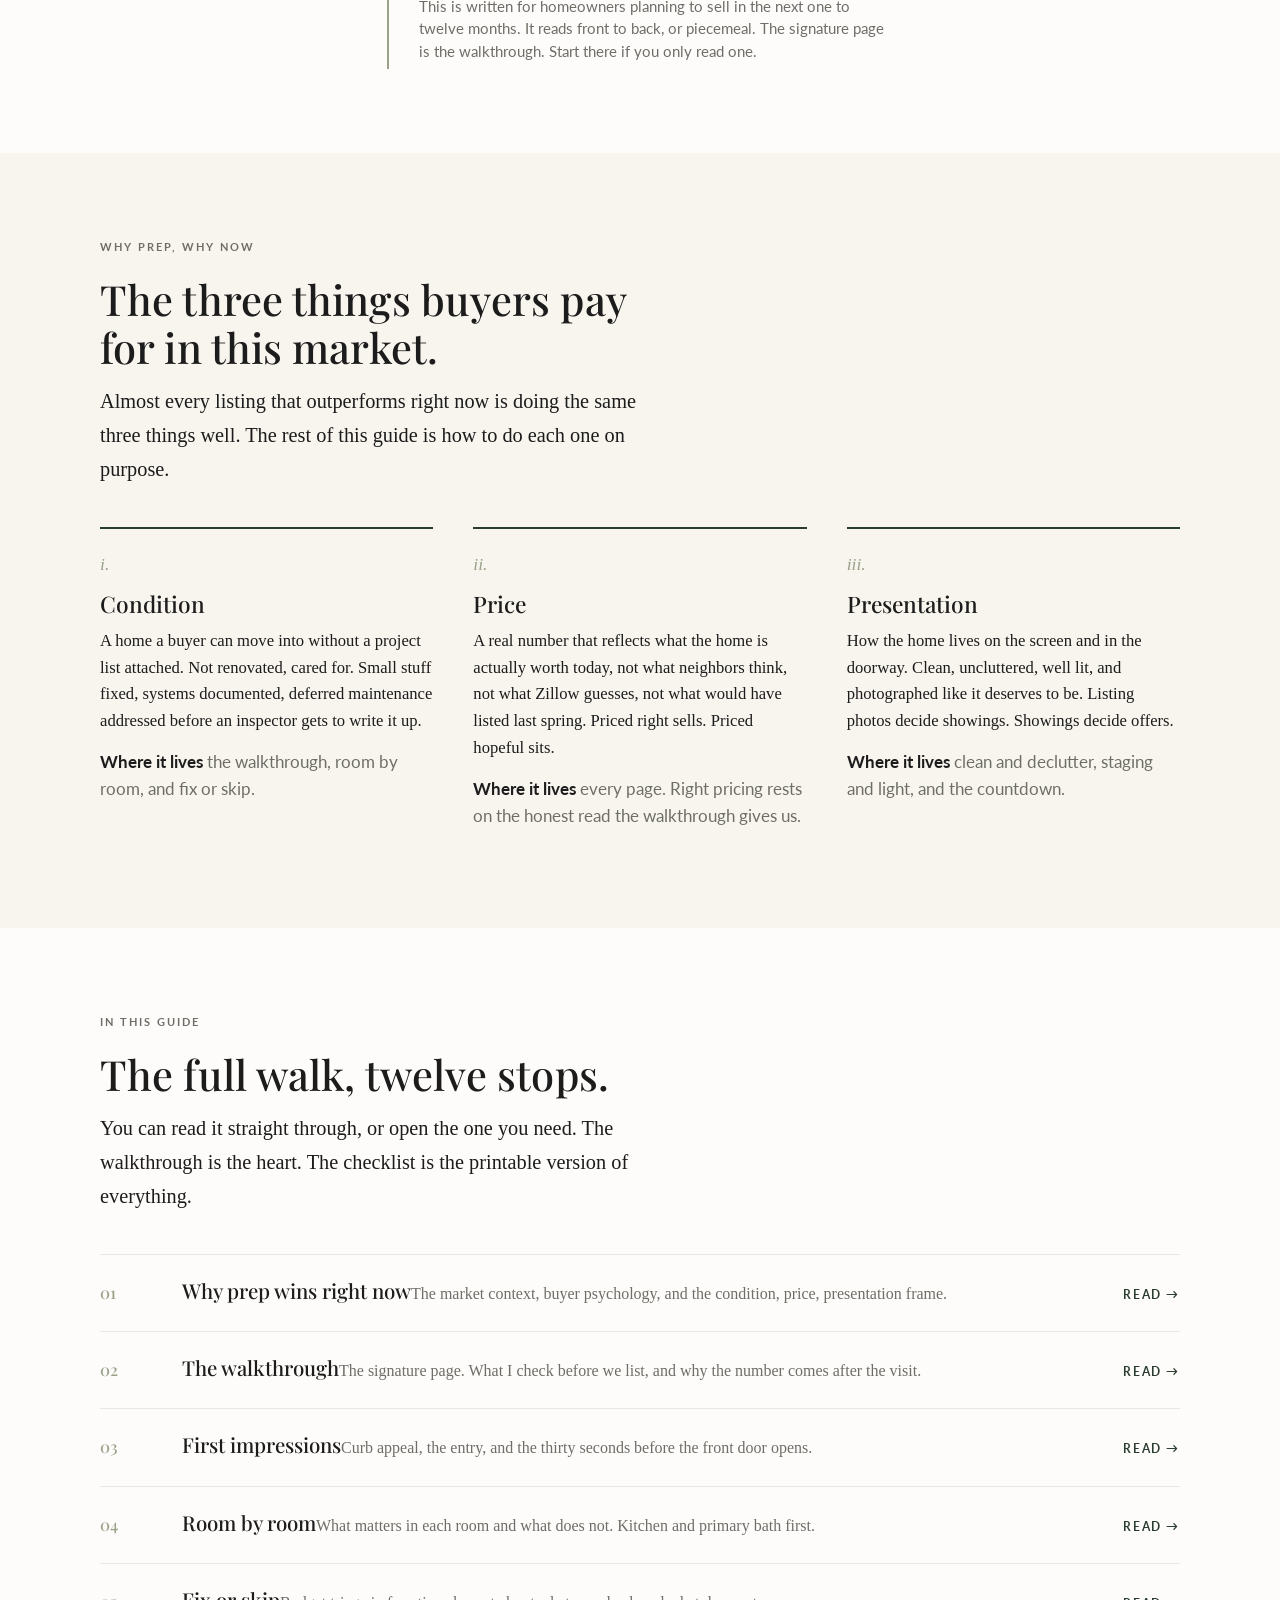
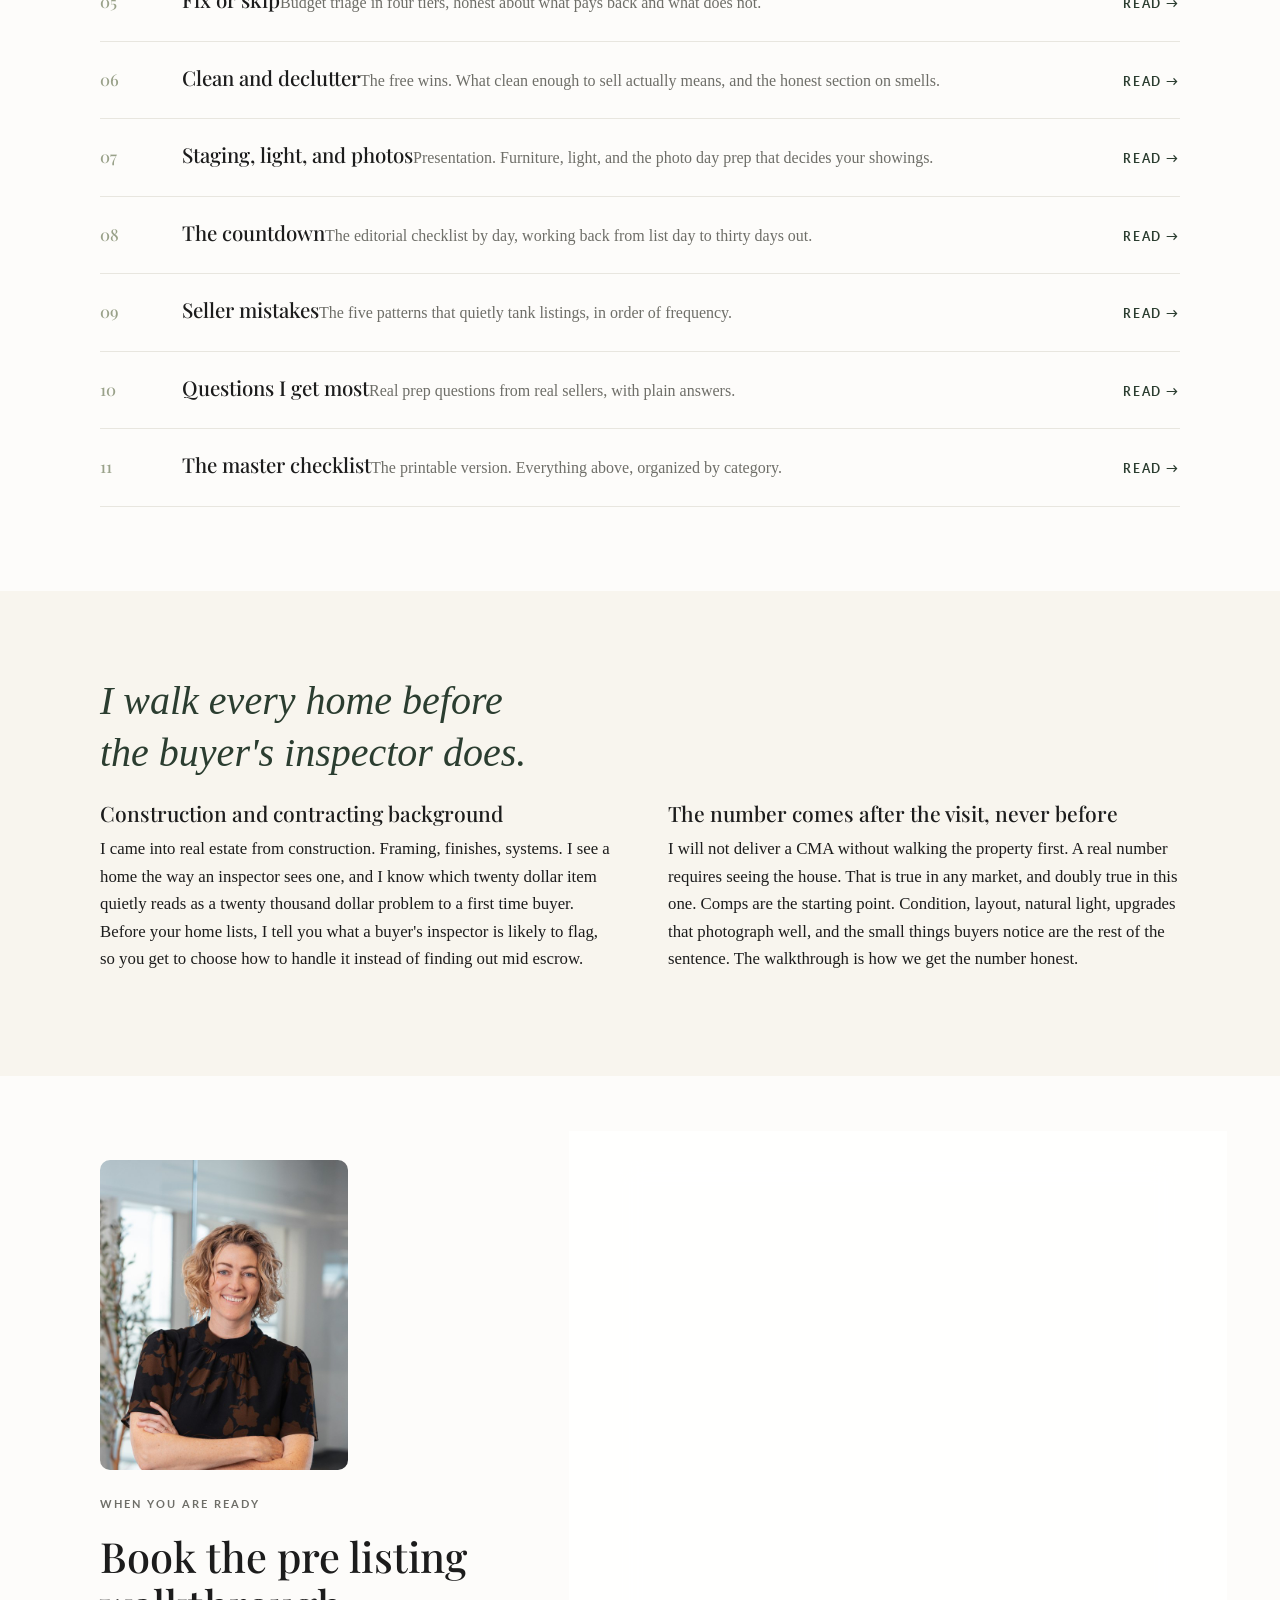
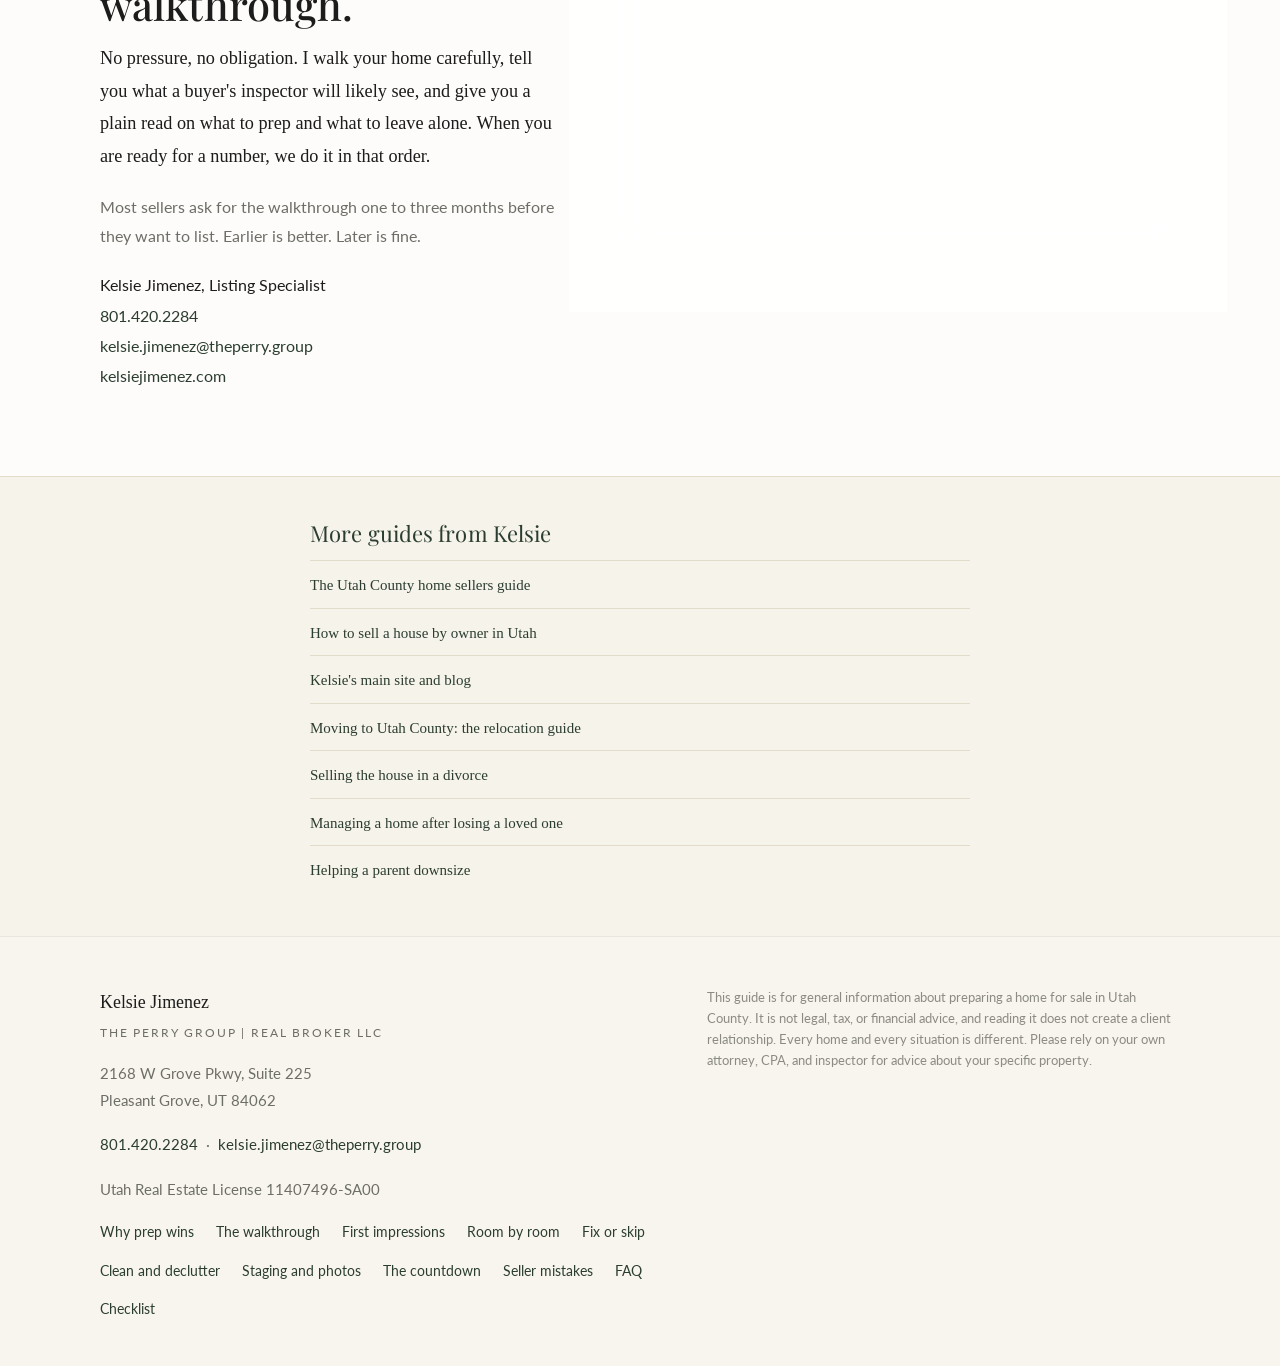
==== commit 4d5b50be: "Add guide network cross-link footer to all pages Co-Authored-By: Claude Opus 5 <noreply@anthropic.co" ====
--- a/index.html
+++ b/index.html
@@ -339,6 +339,22 @@
 
 </main>
 
+
+<!-- GUIDE NETWORK CROSS-LINKS -->
+<nav class="guide-network-nav" aria-label="More guides from Kelsie" style="background:#F6F3EA; border-top:1px solid #E3DCCB; padding:44px 24px;">
+  <div style="max-width:660px; margin:0 auto;">
+    <h2 style="font-family:'Playfair Display',serif; font-weight:400; font-style:normal; font-size:22px; color:#2B3D30; margin:0 0 14px;">More guides from Kelsie</h2>
+    <ul style="list-style:none; margin:0; padding:0;">
+      <li style="padding:7px 0; border-top:1px solid #E3DCCB;"><a href="https://sellers.kelsiejimenez.com/" style="color:#2B3D30; text-decoration:none; font-family:'Times New Roman',Times,serif; font-size:15px;">The Utah County home sellers guide</a></li>
+      <li style="padding:7px 0; border-top:1px solid #E3DCCB;"><a href="https://forsalebyowner.kelsiejimenez.com/" style="color:#2B3D30; text-decoration:none; font-family:'Times New Roman',Times,serif; font-size:15px;">How to sell a house by owner in Utah</a></li>
+      <li style="padding:7px 0; border-top:1px solid #E3DCCB;"><a href="https://kelsiejimenez.com" style="color:#2B3D30; text-decoration:none; font-family:'Times New Roman',Times,serif; font-size:15px;">Kelsie's main site and blog</a></li>
+      <li style="padding:7px 0; border-top:1px solid #E3DCCB;"><a href="https://guide.kelsiejimenez.com/" style="color:#2B3D30; text-decoration:none; font-family:'Times New Roman',Times,serif; font-size:15px;">Moving to Utah County: the relocation guide</a></li>
+      <li style="padding:7px 0; border-top:1px solid #E3DCCB;"><a href="https://divorce.kelsiejimenez.com/" style="color:#2B3D30; text-decoration:none; font-family:'Times New Roman',Times,serif; font-size:15px;">Selling the house in a divorce</a></li>
+      <li style="padding:7px 0; border-top:1px solid #E3DCCB;"><a href="https://probate.kelsiejimenez.com/" style="color:#2B3D30; text-decoration:none; font-family:'Times New Roman',Times,serif; font-size:15px;">Managing a home after losing a loved one</a></li>
+      <li style="padding:7px 0; border-top:1px solid #E3DCCB;"><a href="https://downsizing.kelsiejimenez.com/" style="color:#2B3D30; text-decoration:none; font-family:'Times New Roman',Times,serif; font-size:15px;">Helping a parent downsize</a></li>
+    </ul>
+  </div>
+</nav>
 <footer>
   <div class="wrap">
     <div>
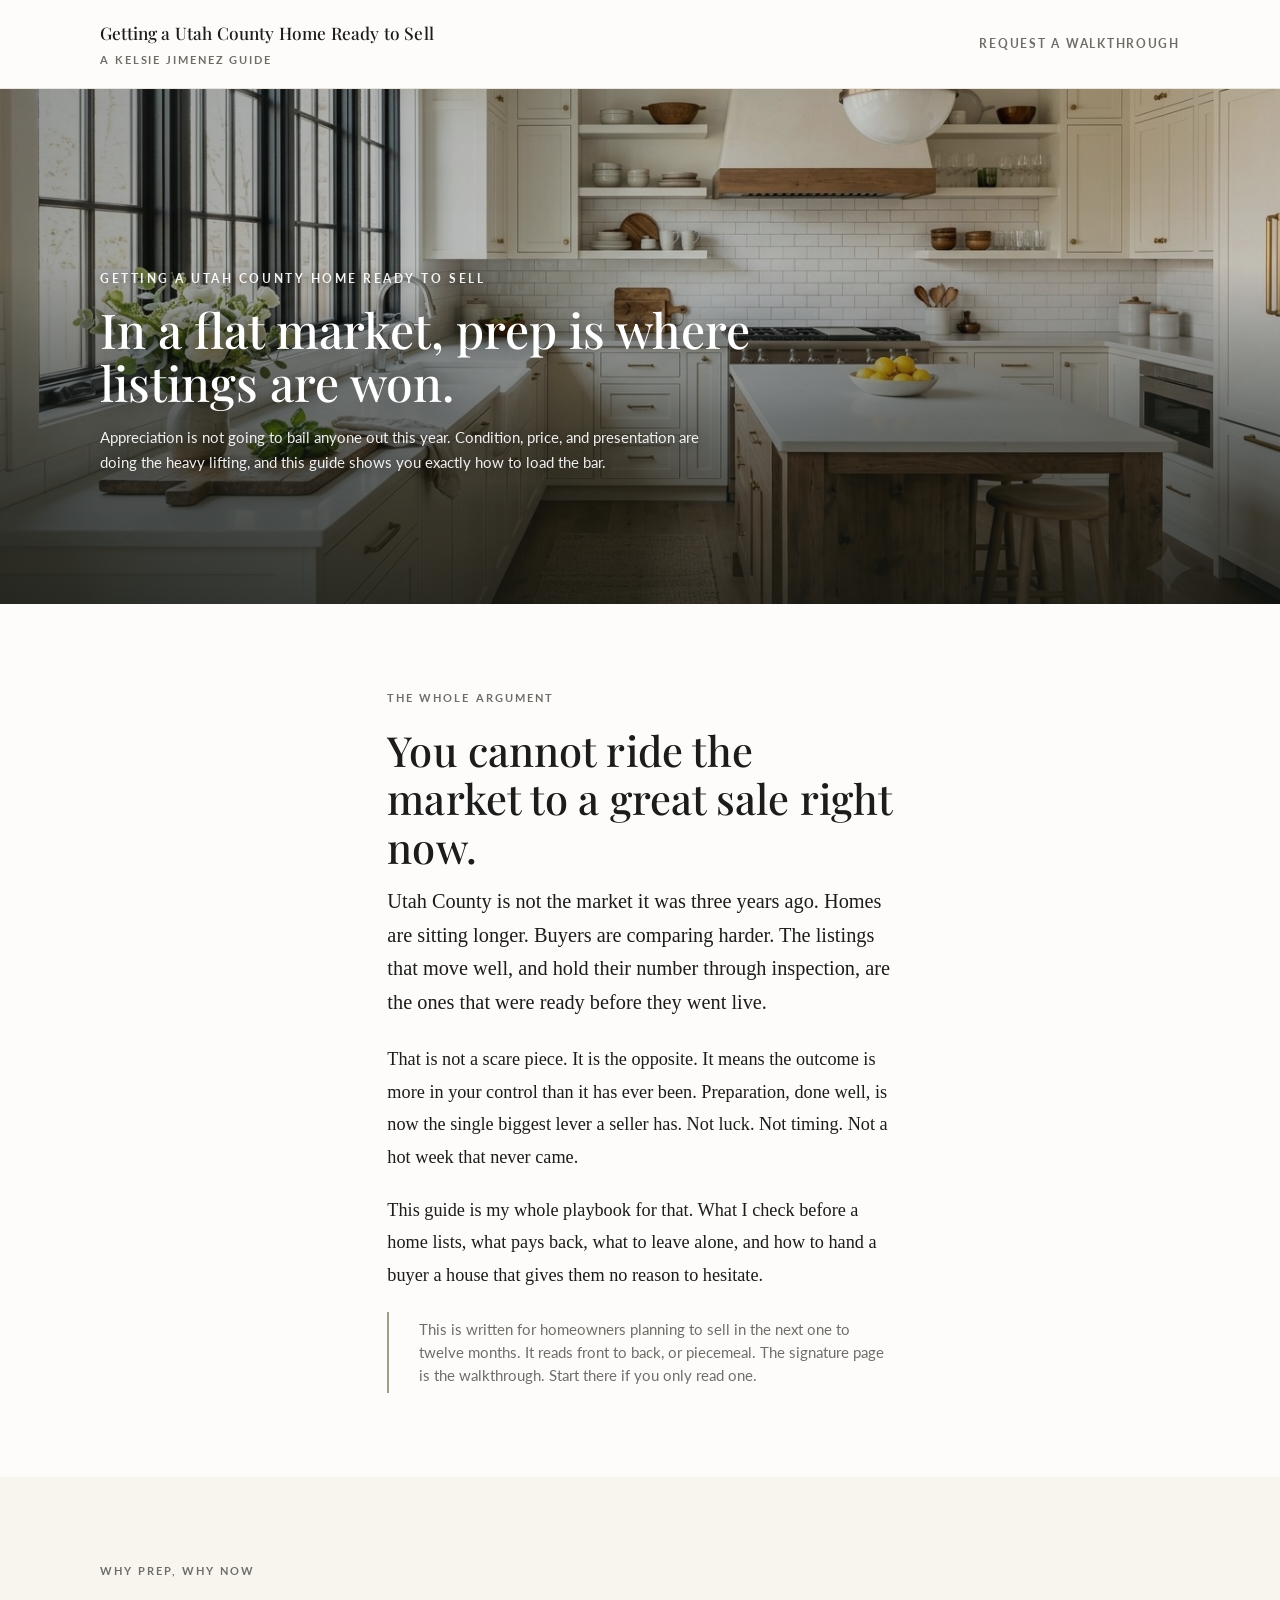
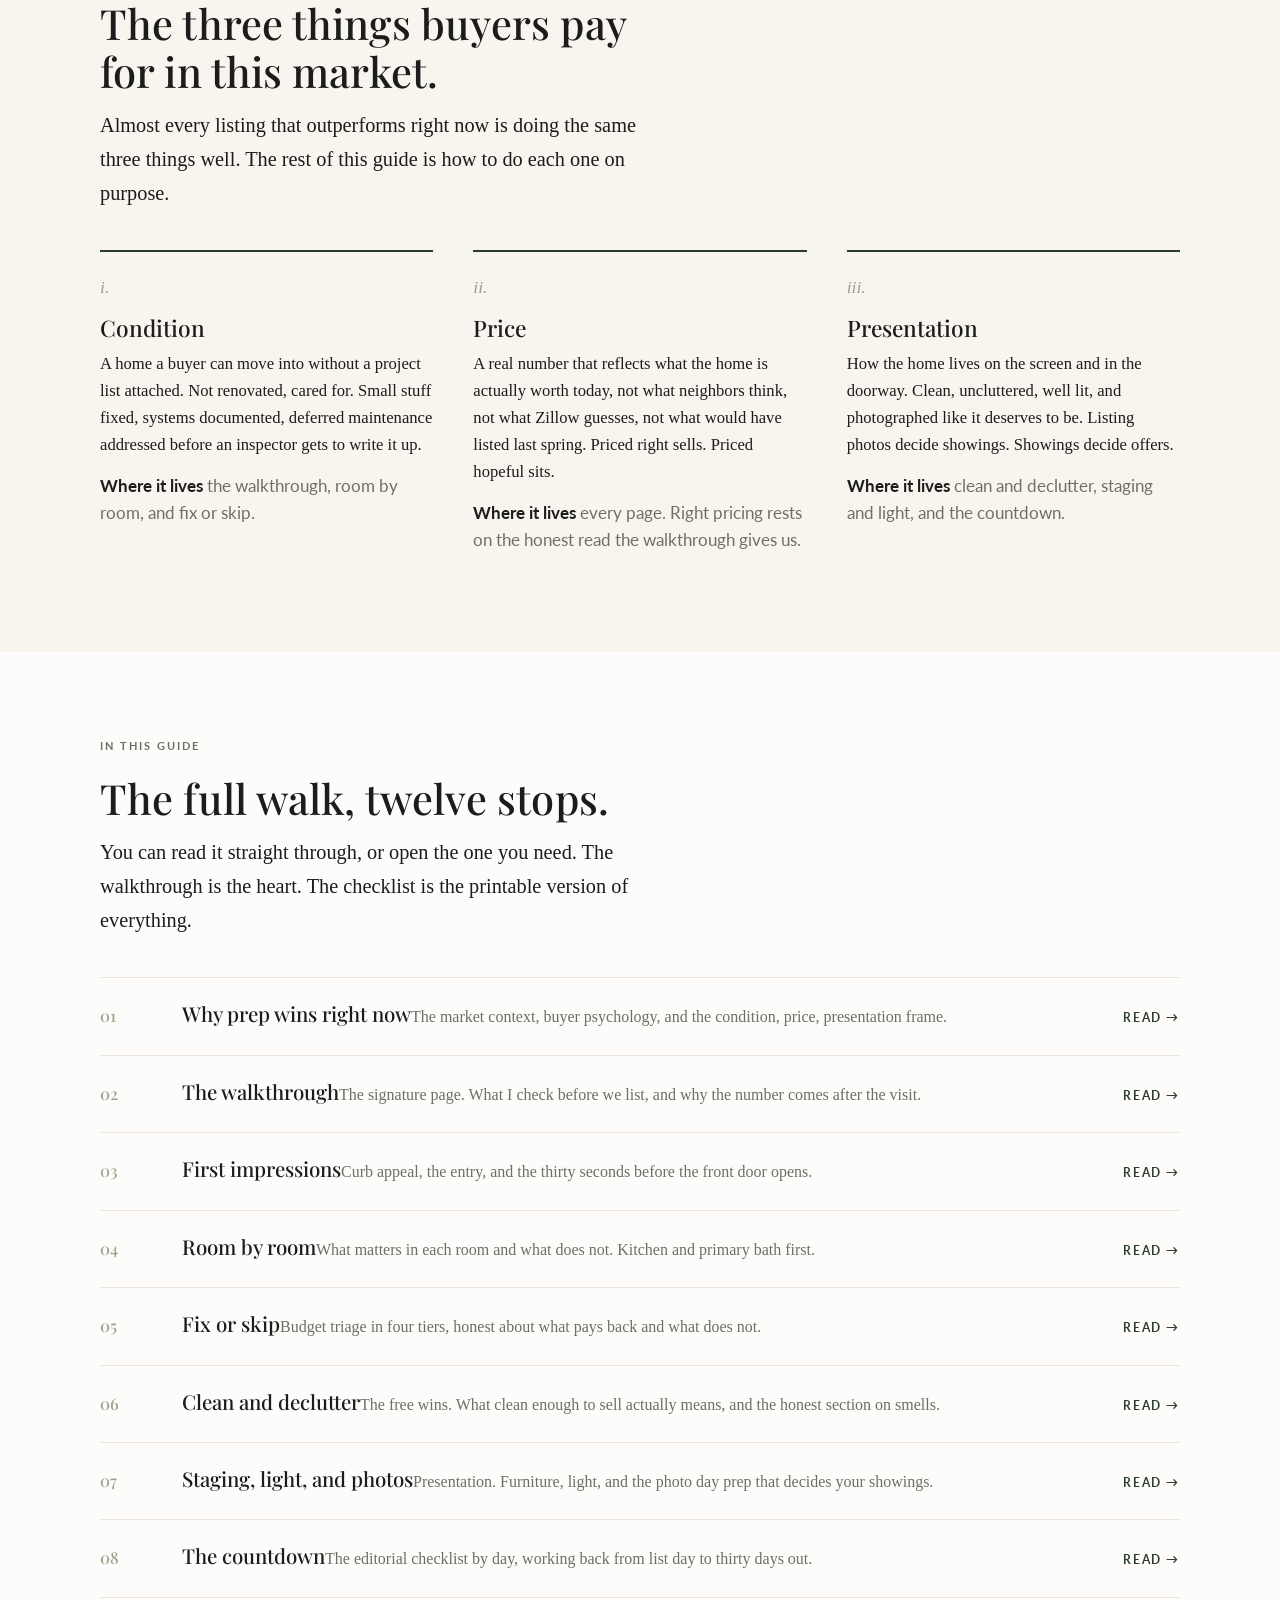
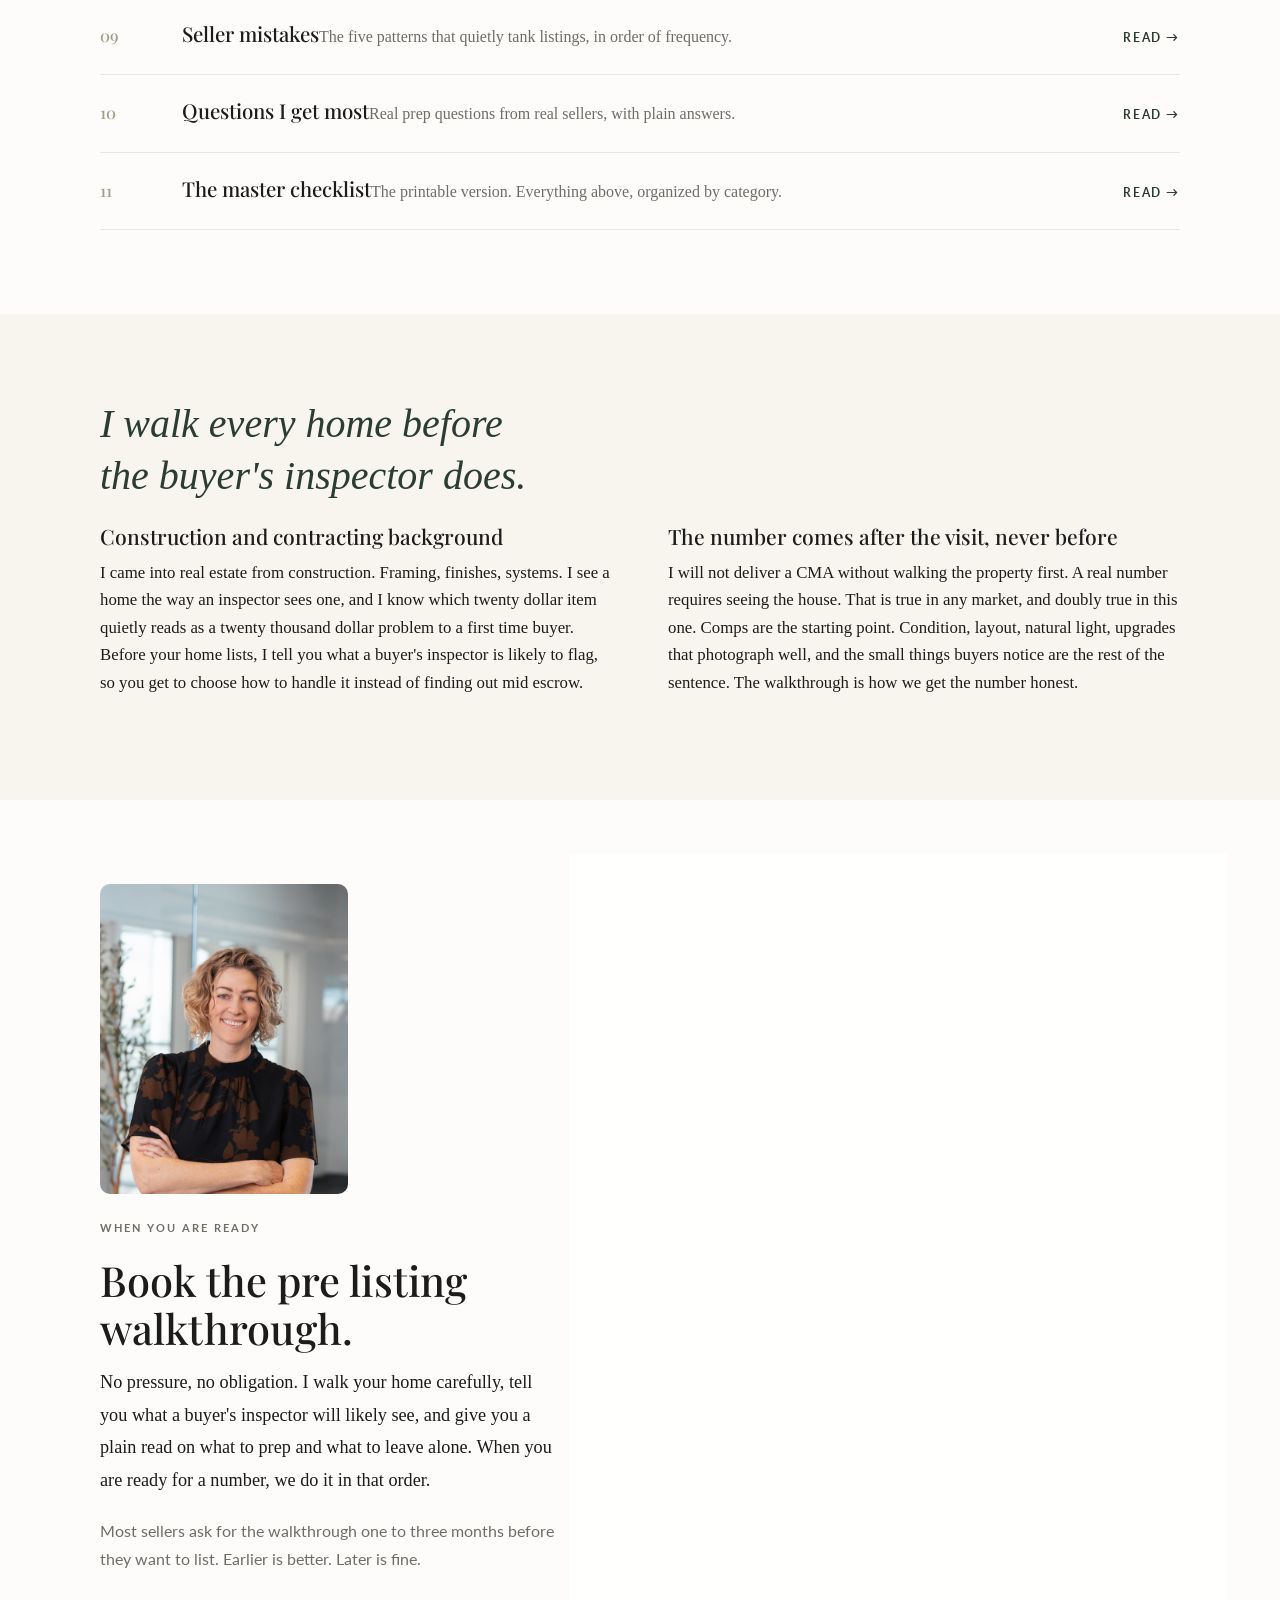
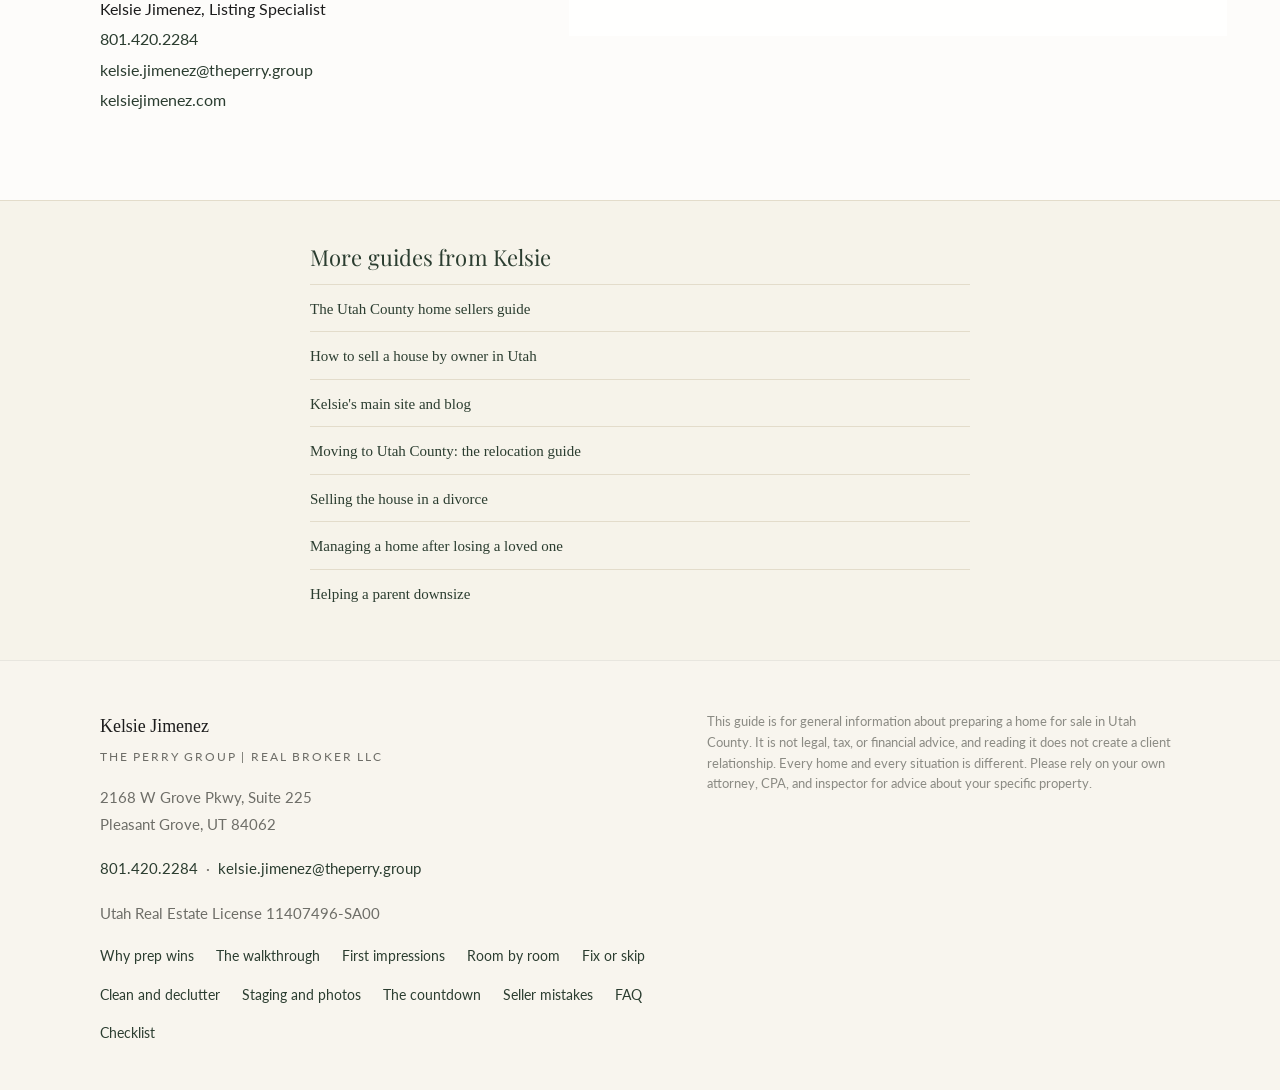
==== commit 36e0b0a7: "Align listing prep guide with the client hub aesthetics Homepage hero moves to the hub treatment: bo" ====
--- a/index.html
+++ b/index.html
@@ -1,6 +1,15 @@
 <!DOCTYPE html>
 <html lang="en">
 <head>
+<!-- Google tag (gtag.js) -->
+<script async src="https://www.googletagmanager.com/gtag/js?id=G-YQR8LKWMLH"></script>
+<script>
+  window.dataLayer = window.dataLayer || [];
+  function gtag(){dataLayer.push(arguments);}
+  gtag('js', new Date());
+  gtag('config', 'G-YQR8LKWMLH');
+</script>
+
 <meta charset="UTF-8" />
 <meta name="viewport" content="width=device-width, initial-scale=1.0" />
 <title>Getting a Utah County Home Ready to Sell | Kelsie Jimenez</title>
@@ -99,23 +108,22 @@
   .section-head{margin-bottom:40px;}
 
   /* Editorial top strip (minimal, no pill, no gradient) */
-  .topbar{border-bottom:1px solid var(--line);background:var(--bg);}
+  .topbar{border-bottom:1px solid var(--line);background:var(--bg);position:sticky;top:0;z-index:20;}
   .topbar .wrap{display:flex;align-items:center;justify-content:space-between;padding-top:18px;padding-bottom:18px;}
   .topbar .brand{font-family:var(--display);font-size:1.08rem;font-weight:500;color:var(--ink);text-decoration:none;letter-spacing:.01em;}
   .topbar .brand-sub{display:block;font-family:var(--util);font-size:.66rem;letter-spacing:.18em;text-transform:uppercase;color:var(--ink-soft);margin-top:2px;font-weight:700;}
-  .topbar .top-cta{font-family:var(--util);font-size:.78rem;letter-spacing:.14em;text-transform:uppercase;font-weight:700;color:var(--forest);text-decoration:none;border:1px solid var(--forest);padding:10px 18px;border-radius:2px;}
-  .topbar .top-cta:hover,.topbar .top-cta:focus{background:var(--forest);color:var(--bg);}
-
-  /* Hero, full-bleed photo variant (used on index) */
-  .hero{position:relative;min-height:88vh;display:flex;flex-direction:column;overflow:hidden;background:var(--forest-2);}
-  .hero-img{position:absolute;inset:0;width:100%;height:100%;object-fit:cover;object-position:center;display:block;}
-  .hero-scrim{position:absolute;inset:0;background:linear-gradient(180deg, rgba(18,22,18,.50) 0%, rgba(18,22,18,.26) 38%, rgba(18,22,18,.18) 62%, rgba(18,22,18,.30) 100%);}
-  .hero-center{position:relative;z-index:2;flex:1;display:flex;flex-direction:column;justify-content:center;align-items:center;text-align:center;padding:96px 30px 40px;color:#fff;}
-  .hero-center-inner{max-width:820px;}
-  .hero-eyebrow{font-family:var(--util);font-size:11.5px;letter-spacing:.22em;text-transform:uppercase;opacity:.9;font-weight:700;margin-bottom:18px;display:block;color:#fff;}
-  .hero-title{font-family:var(--display);font-weight:500;font-size:clamp(2.2rem,5.4vw,3.7rem);line-height:1.08;margin:0;color:#fff;text-shadow:0 2px 30px rgba(0,0,0,.5);}
-  .hero-bar{position:relative;z-index:2;background:var(--bar);padding:24px 30px;}
-  .hero-sub{font-family:var(--body);font-size:clamp(1.02rem,1.5vw,1.18rem);line-height:1.55;color:var(--cream);text-align:center;max-width:820px;margin:0 auto;}
+  .topbar .top-cta{font-family:var(--util);font-size:.78rem;letter-spacing:.14em;text-transform:uppercase;font-weight:700;color:var(--ink-soft);text-decoration:none;}
+  .topbar .top-cta:hover,.topbar .top-cta:focus{color:var(--forest);}
+
+  /* Hero, hub-slim: photo full-bleed, content bottom-left */
+  .hero{position:relative;min-height:52vh;display:flex;flex-direction:column;justify-content:flex-end;overflow:hidden;background:var(--forest-2);}
+  .hero-img{position:absolute;inset:0;width:100%;height:100%;object-fit:cover;object-position:center 62%;display:block;}
+  .hero-scrim{position:absolute;inset:0;background:linear-gradient(180deg,rgba(18,22,18,.18) 0%,rgba(18,22,18,.16) 34%,rgba(18,22,18,.55) 64%,rgba(18,22,18,.8) 100%),linear-gradient(100deg,rgba(18,22,18,.34) 0%,rgba(18,22,18,0) 55%);}
+  .hero-center{position:relative;z-index:2;padding:96px 30px 44px;max-width:var(--maxw);margin:0 auto;width:100%;color:#fff;}
+  .hero-center-inner{max-width:none;}
+  .hero-eyebrow{font-family:var(--util);font-size:11.5px;letter-spacing:.22em;text-transform:uppercase;opacity:.92;font-weight:700;margin-bottom:14px;display:block;color:#fff;text-shadow:0 1px 10px rgba(0,0,0,.55);}
+  .hero-title{font-family:var(--display);font-weight:500;font-size:clamp(1.9rem,4.4vw,3rem);line-height:1.1;margin:0;color:#fff;text-shadow:0 2px 24px rgba(0,0,0,.5);max-width:24ch;}
+  .hero-sub{font-family:var(--util);font-size:.95rem;font-weight:400;line-height:1.7;color:rgba(255,255,255,.92);text-shadow:0 1px 12px rgba(0,0,0,.45);max-width:70ch;margin:16px 0 0;}
 
   /* Editorial pull quote */
   .pull{font-family:var(--display);font-weight:400;font-size:clamp(1.7rem,3.4vw,2.5rem);line-height:1.3;color:var(--forest);max-width:22ch;margin:0 0 22px;}
@@ -231,10 +239,8 @@
     <div class="hero-center-inner">
       <span class="hero-eyebrow">Getting a Utah County Home Ready to Sell</span>
       <h1 class="hero-title">In a flat market, prep is where listings are won.</h1>
-    </div>
-  </div>
-  <div class="hero-bar">
-    <p class="hero-sub">Appreciation is not going to bail anyone out this year. Condition, price, and presentation are doing the heavy lifting, and this guide shows you exactly how to load the bar.</p>
+      <p class="hero-sub">Appreciation is not going to bail anyone out this year. Condition, price, and presentation are doing the heavy lifting, and this guide shows you exactly how to load the bar.</p>
+    </div>
   </div>
 </section>
 
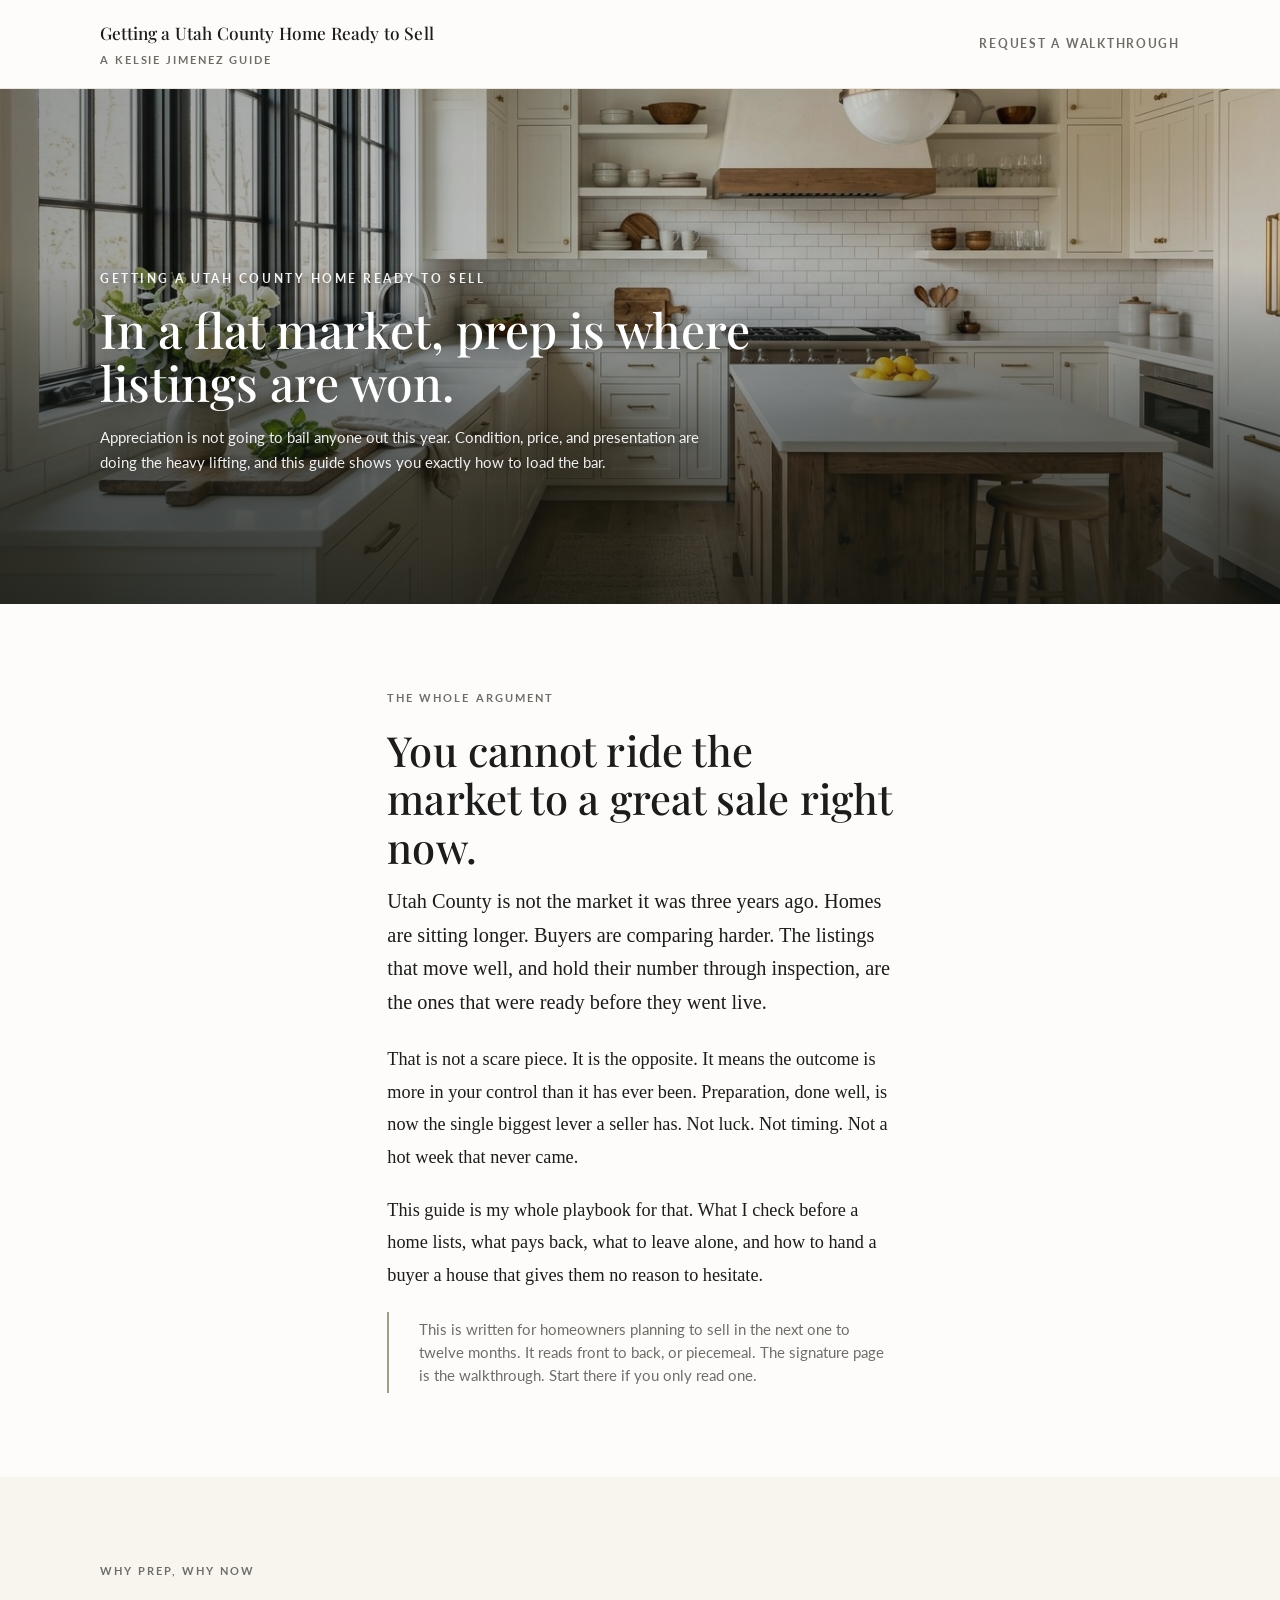
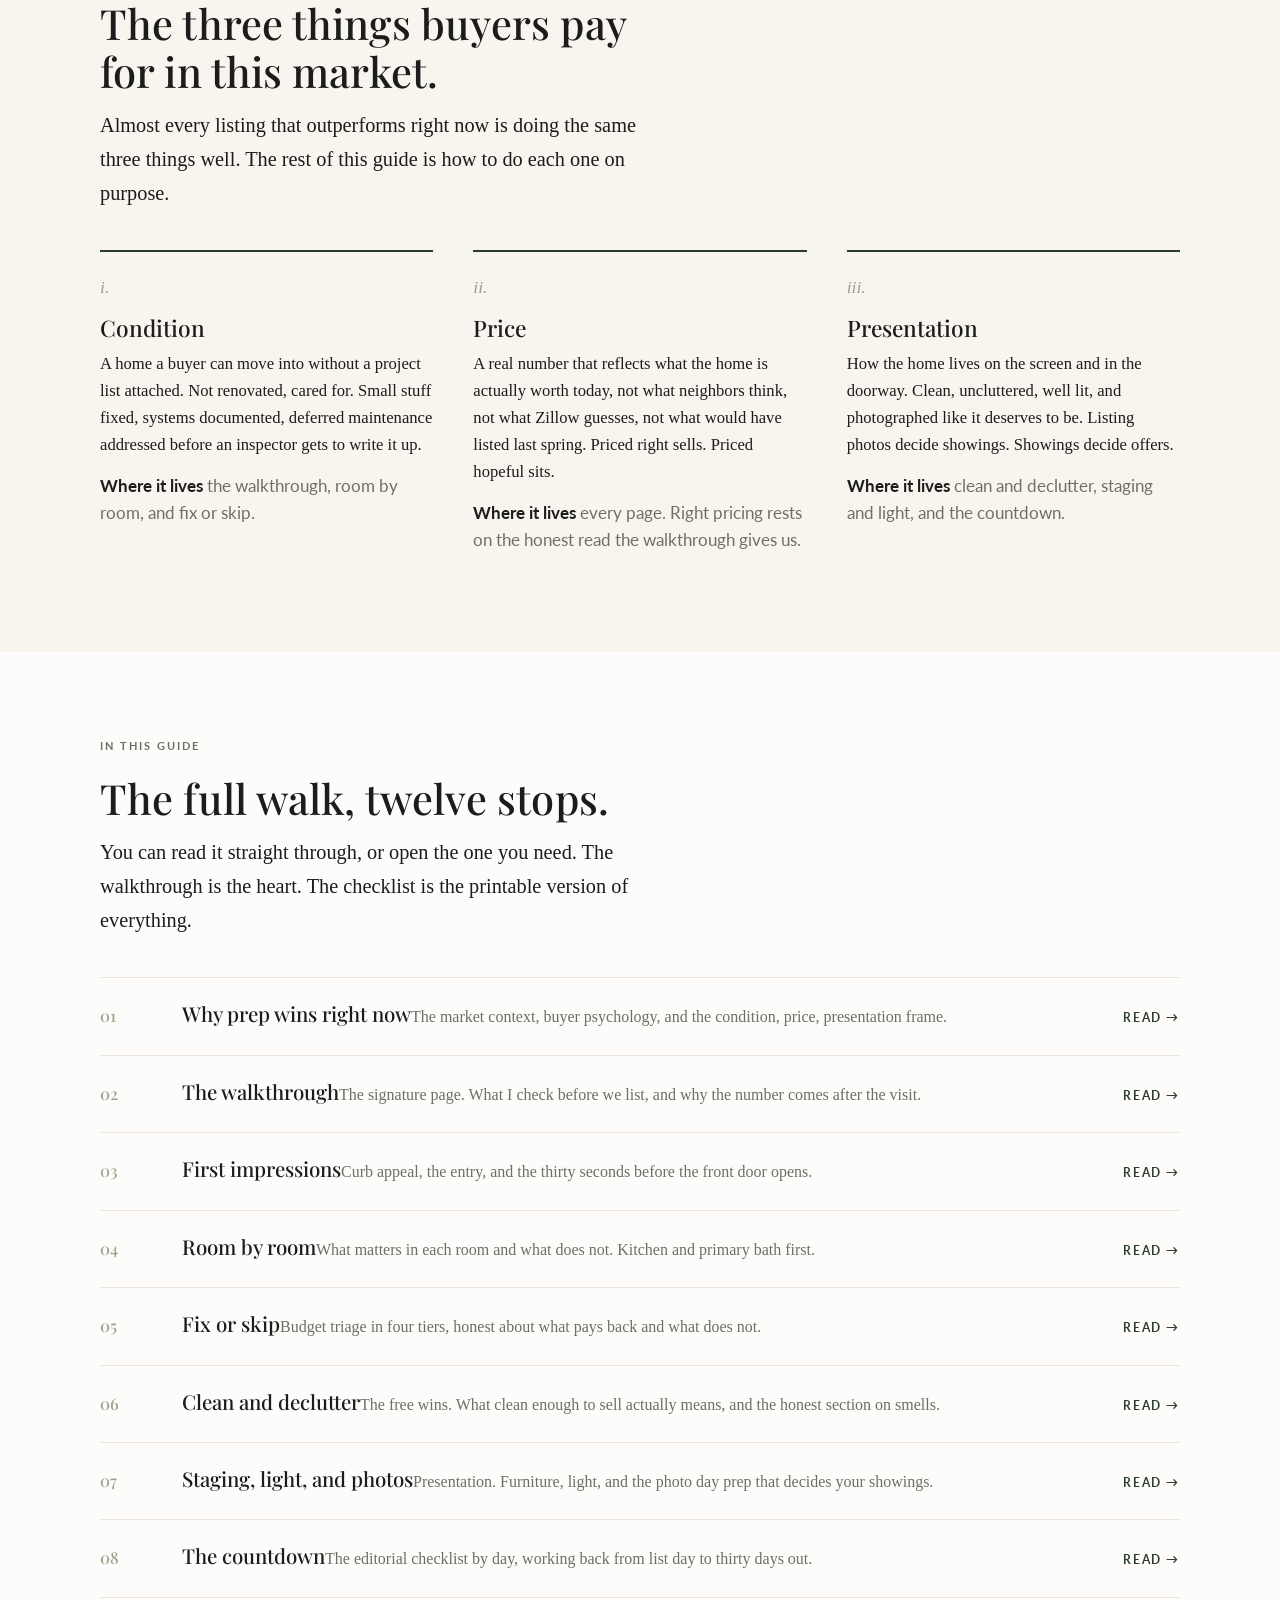
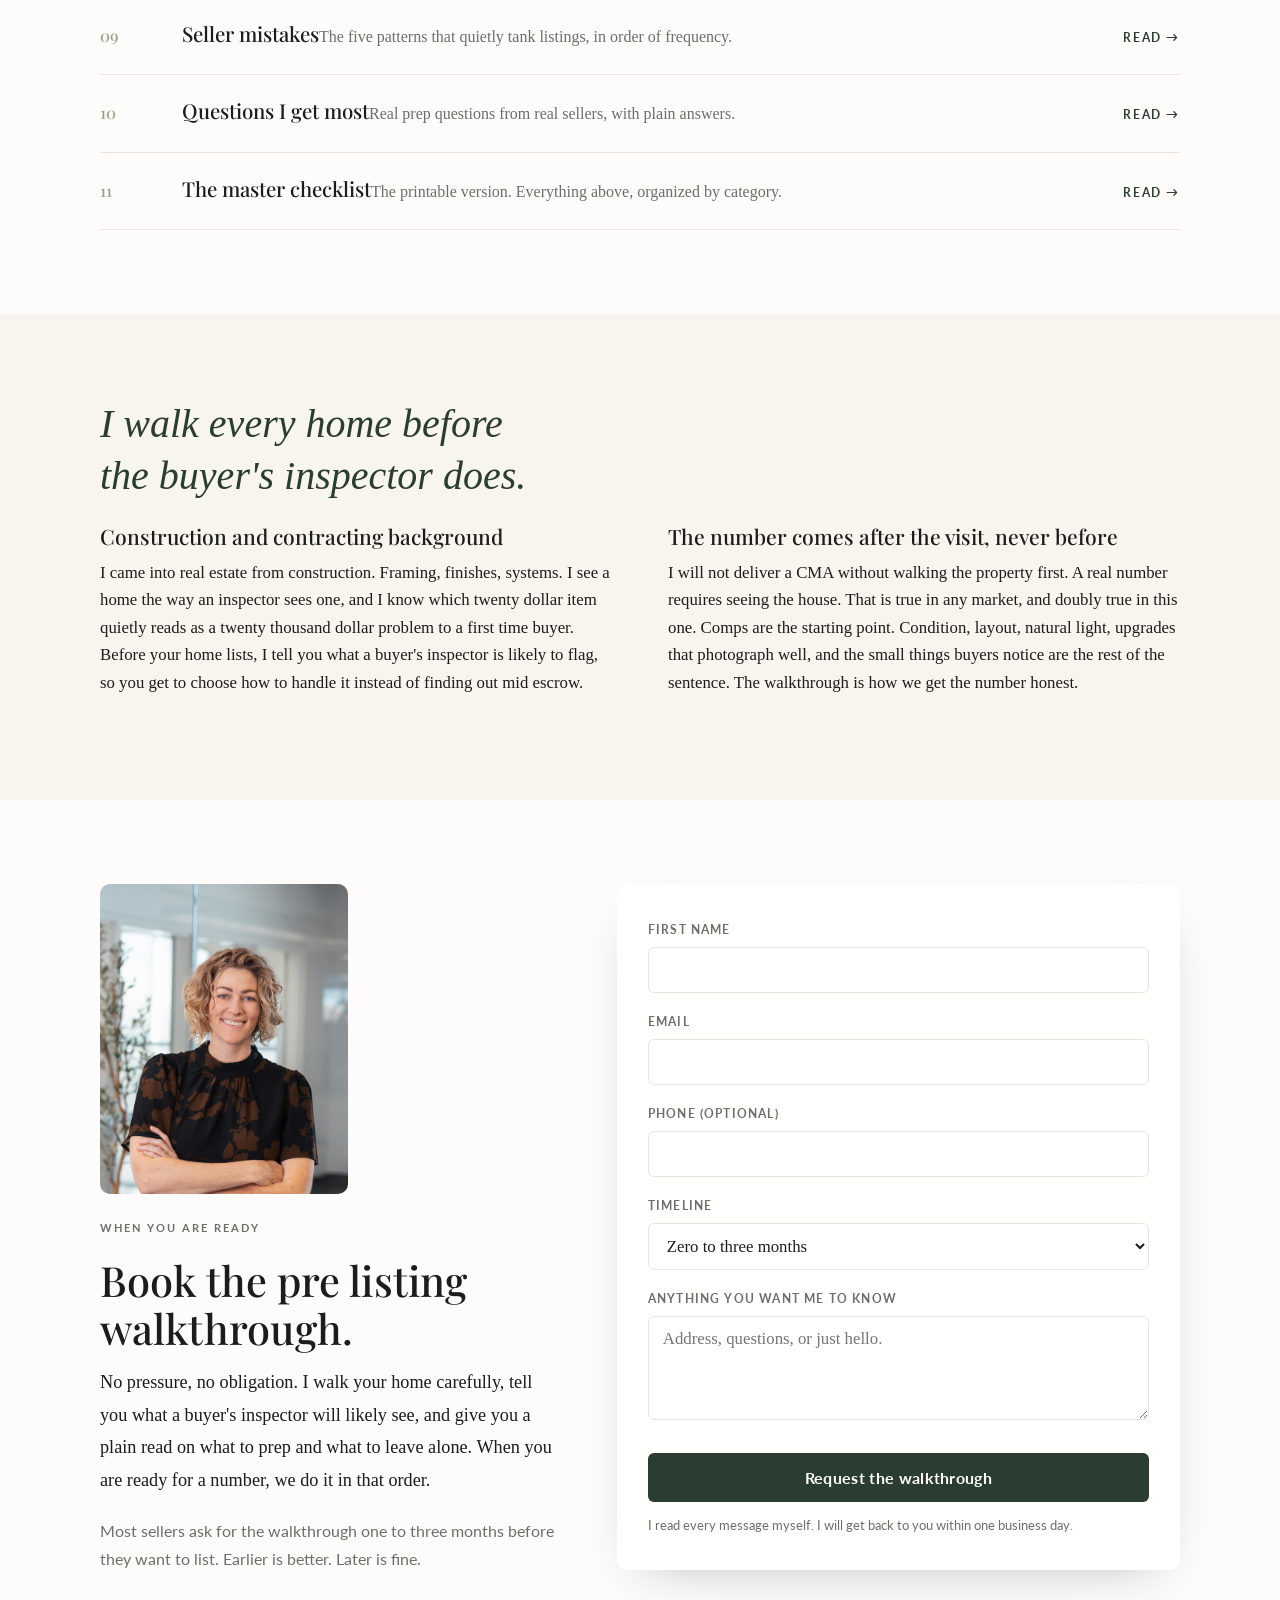
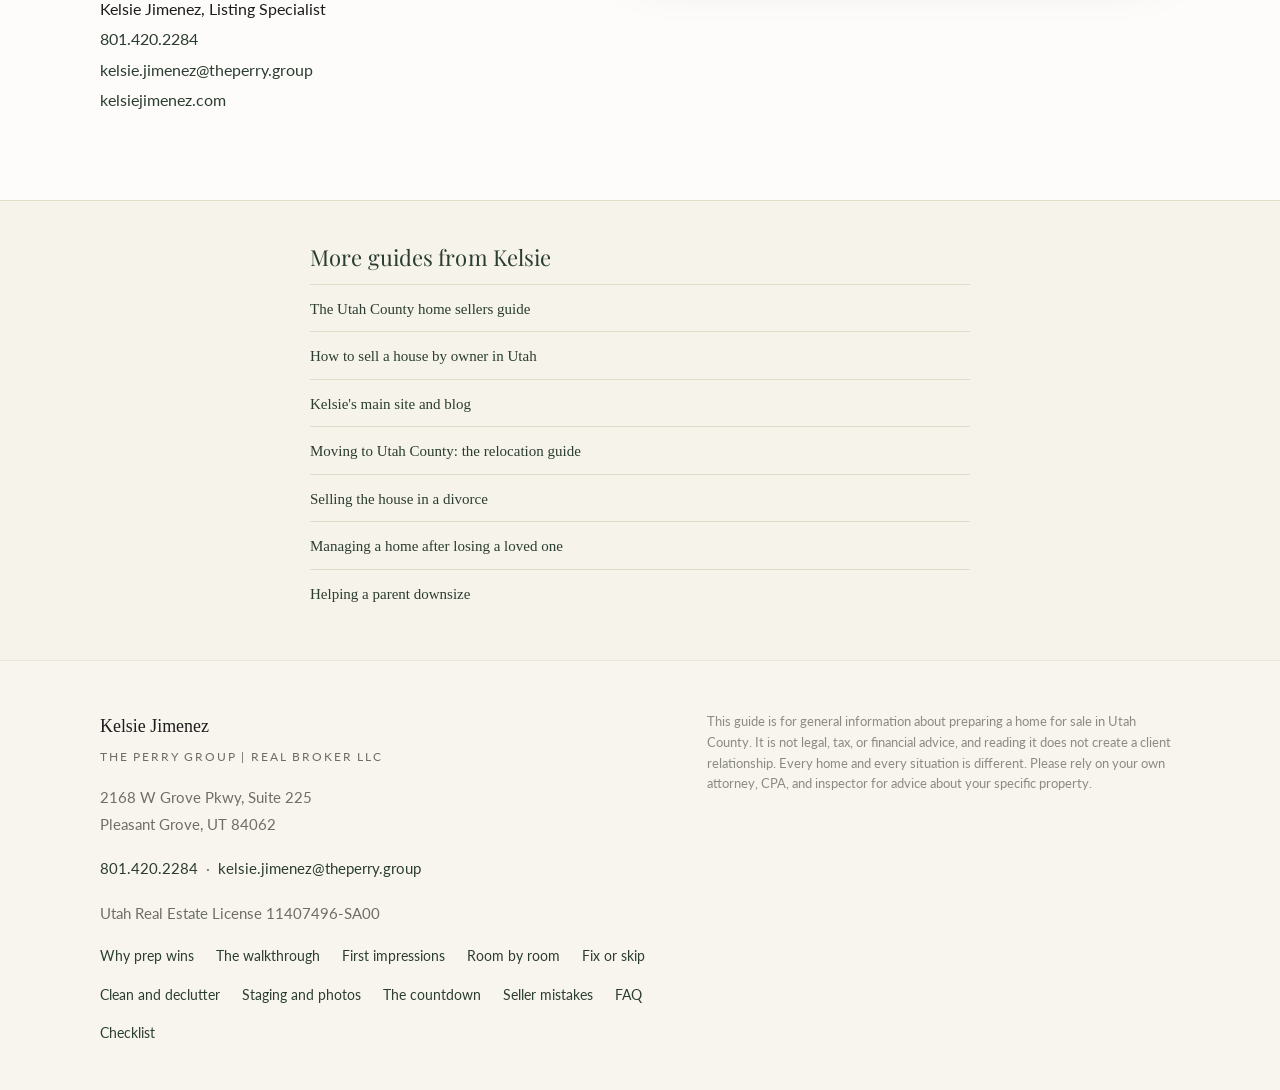
==== commit 0ad381a8: "Track Text Me taps, call taps and form submits in Google Analytics Co-Authored-By: Claude Opus 5.5 <" ====
--- a/index.html
+++ b/index.html
@@ -8,6 +8,10 @@
   function gtag(){dataLayer.push(arguments);}
   gtag('js', new Date());
   gtag('config', 'G-YQR8LKWMLH');
+</script>
+<script id="kj-lead-events">
+document.addEventListener('click',function(e){var a=e.target.closest&&e.target.closest('a[href^="sms:"],a[href^="tel:"]');if(a&&window.gtag){gtag('event',a.getAttribute('href').indexOf('sms:')===0?'text_me_click':'call_click',{link_url:a.getAttribute('href'),page_title:document.title,transport_type:'beacon'});}},true);
+document.addEventListener('submit',function(e){if(window.gtag){gtag('event','generate_lead',{form_id:(e.target&&e.target.id)||'',page_title:document.title,transport_type:'beacon'});}},true);
 </script>
 
 <meta charset="UTF-8" />
